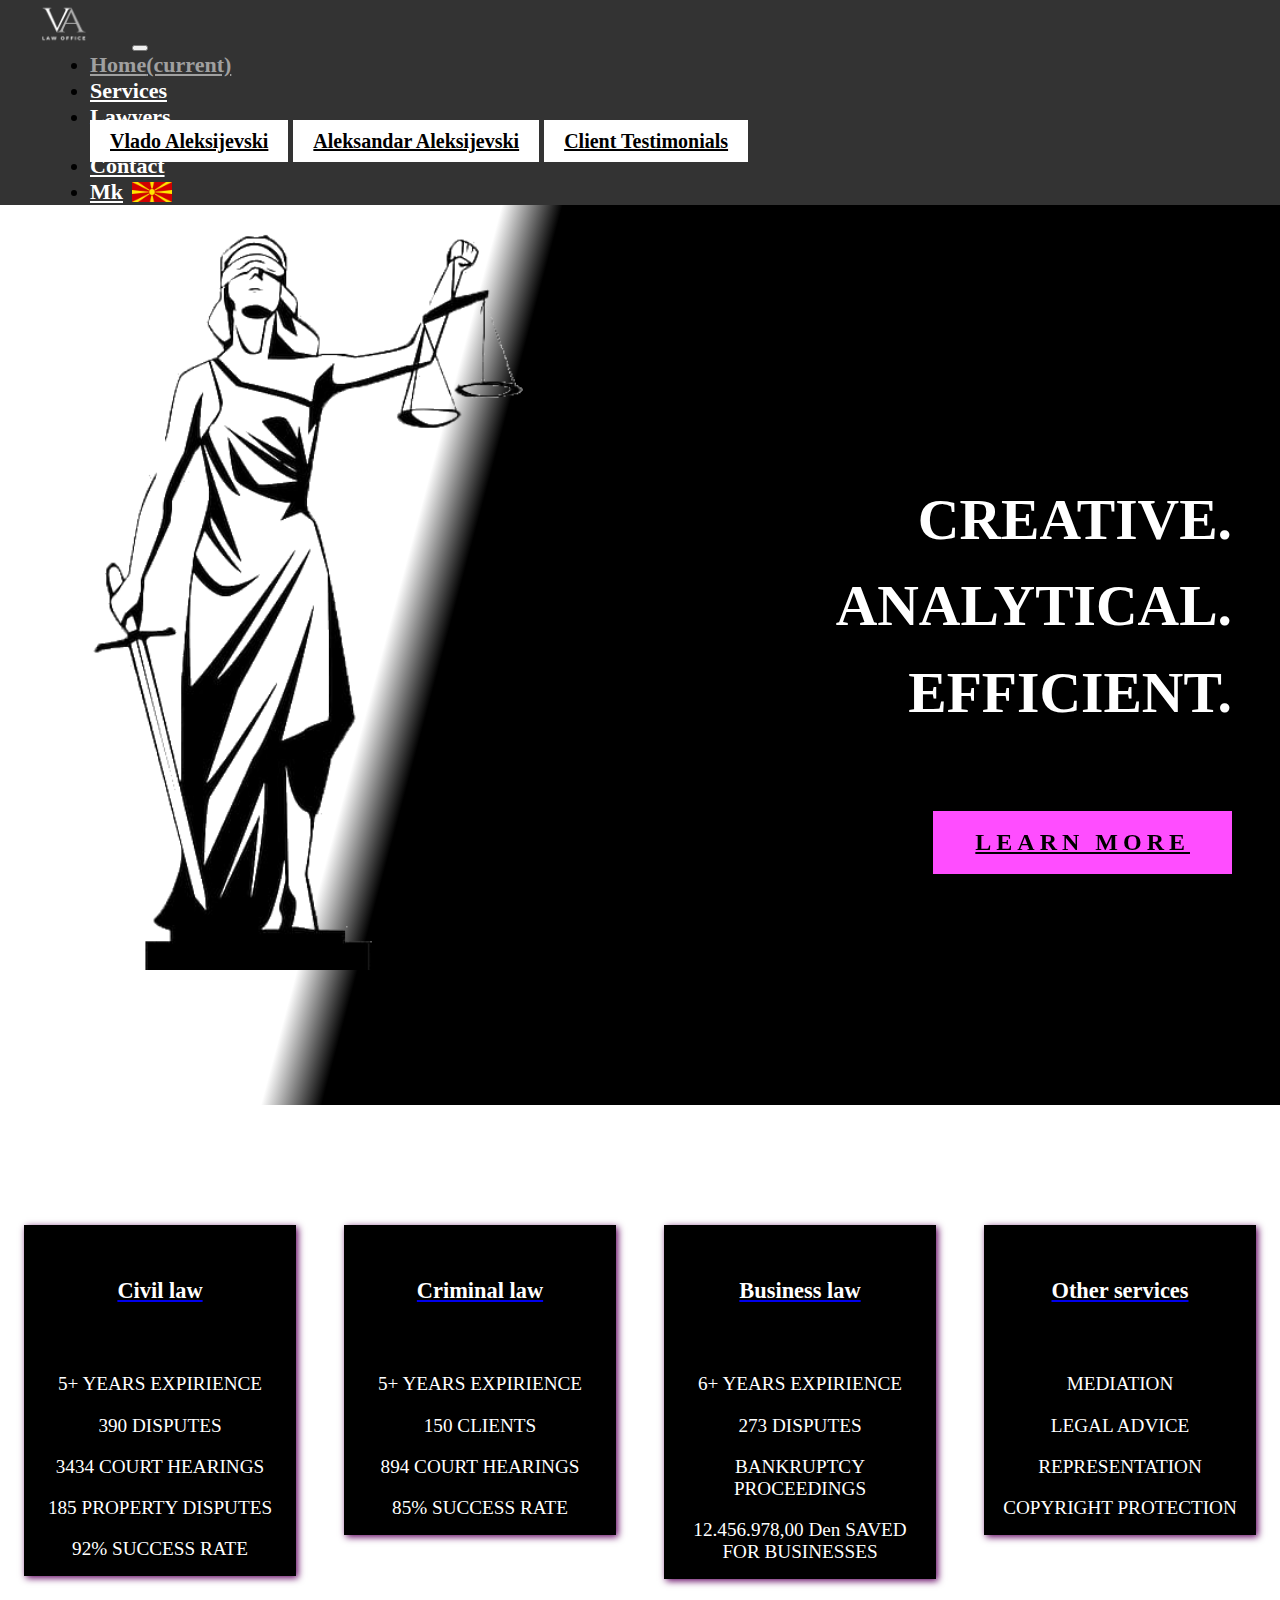
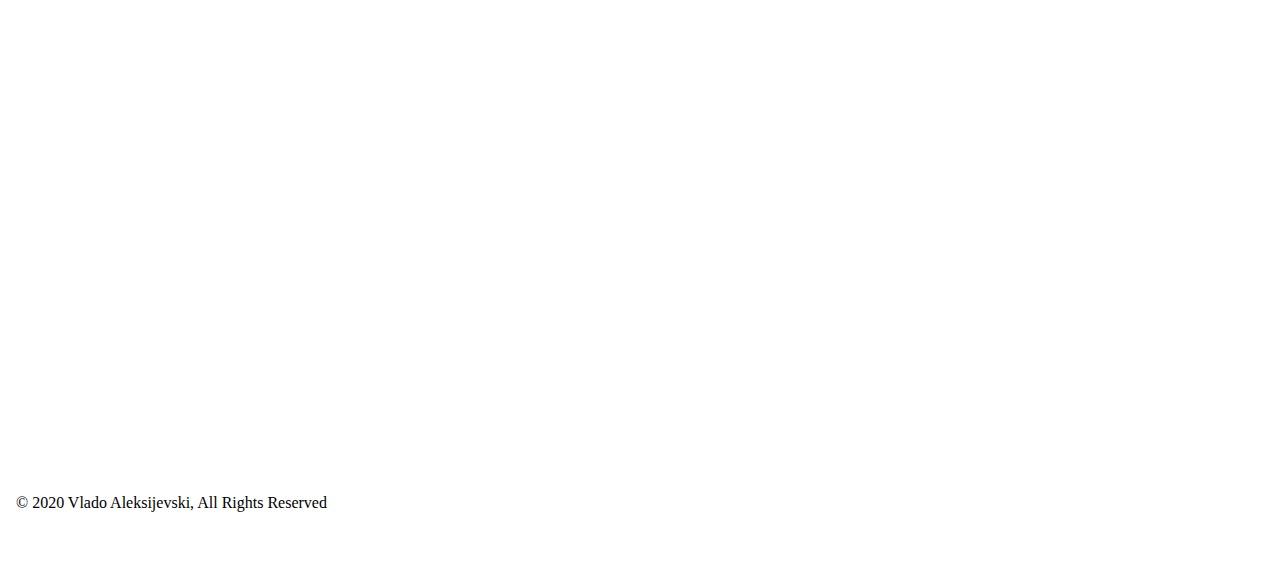
==== english.html @ c31643a6 "Add files via upload" ====
<!DOCTYPE html>
<html lang="en">

<head>
    <meta charset="utf-8" />
    <meta http-equiv="X-UA-Compatible" content="IE=edge" />
    <link rel="icon" type="image/png" href="images/scale.png" />
    <meta name="viewport" content="width=device-width, initial-scale=1, shrink-to-fit=no" />
    <meta name="theme-color" content="rgb(0,0,0)" />
    <meta name="title" content="Law office Vlado Aleksijeski" />
    <meta name="description" content="Law office Vlado Aleksijeski and Aleksandar Aleksijevski from Ohrid" />
    <meta name="keywords"
        content="Lawyer Vlado Aleksijevski, Lawyer Aleksandar Aleksijevski, law practitioner, attorney at law, law office in Ohrid Republic of Macedonia, law office Aleksijevski" />
    <meta name="robots" content="index, follow" />
    <meta http-equiv="Content-Type" content="text/html; charset=utf-8" />
    <meta name="language" content="English" />
    <meta name="revisit-after" content="30 days" />
    <link rel="stylesheet" href="https://stackpath.bootstrapcdn.com/bootstrap/4.5.0/css/bootstrap.min.css"
        integrity="sha384-9aIt2nRpC12Uk9gS9baDl411NQApFmC26EwAOH8WgZl5MYYxFfc+NcPb1dKGj7Sk" crossorigin="anonymous">

    <link rel="stylesheet" href="https://use.fontawesome.com/releases/v5.4.1/css/all.css"
        integrity="sha384-5sAR7xN1Nv6T6+dT2mhtzEpVJvfS3NScPQTrOxhwjIuvcA67KV2R5Jz6kr4abQsz" crossorigin="anonymous">
    <!-- <link rel="manifest" href="%PUBLIC_URL%/manifest.json"> -->
    <link href="https://unpkg.com/aos@2.3.1/dist/aos.css" rel="stylesheet" />

    <script src="https://unpkg.com/aos@2.3.1/dist/aos.js"></script>
    <link rel="stylesheet" type="text/css" href="css/style.css" />

    <title>Vlado Aleksijeski</title>
</head>

<body data-spy="scroll" data-target=".navbar" data-offset="65">

    <!-- Navbar start  -->

    <nav class="navbar navbar-expand-md fixed-top d-flex align-items-center">
        <a class="navbar-brand" aria-label="Page" href="#home" aria-label="Vlado Aleksijevski logo sign"><img
                src="images/va2.png" alt="Logo from law office Vlado Aleksijevski" class="logoPic" /></a>
        <button class="navbar-toggler navText" type="button" data-toggle="collapse" data-target="#navbar1"
            aria-controls="navbar1" aria-expanded="false" aria-label="Toggle navigation">
            <i class="fas fa-bars fa-2x"></i>
        </button>


        <div class="collapse navbar-collapse" id="navbar1">
            <ul class="navbar-nav ml-auto">
                <li class="nav-item">
                    <a class="nav-link active first" href="#home" id="doma">Home <span
                            class="sr-only">(current)</span></a>
                </li>
                <li class="nav-item">
                    <a class="nav-link" href="#work">Services</a>
                </li>
                <!-- <li class="nav-item">
                    <a class="nav-link" href="#about">Lawyer</a>
                </li> -->
                <li class="nav-item dropdown">
                    <a class="nav-link dropdown-toggle" href="#" id="navbarDropdown" role="button"
                        data-toggle="dropdown" aria-haspopup="true" aria-expanded="false">
                        Lawyers
                    </a>
                    <div class="dropdown-menu" aria-labelledby="navbarDropdown">
                        <a class="dropdown-item" href="#vlado" id="VladoA">Vlado Aleksijevski</a>
                        <a class="dropdown-item" href="#aleksandar">Aleksandar Aleksijevski</a>
                        <a class="dropdown-item" href="#testimonials">Client Testimonials</a>
                    </div>
                </li>
                <li class="nav-item">
                    <a class="nav-link" href="#contact" id="contBtn">Contact</a>
                </li>
                <li class="nav-item">
                    <a class="nav-link last" href="index.html">Mk <img class="img" src="images/mk.png"
                            alt="Macedonian language"></a>
                </li>

            </ul>
        </div>
    </nav>


    <!-- Navbar end  -->


    <!-- Main start -->

    <div class="container-fluid">
        <div class="row landingPage d-flex align-items-center" id="home">

            <div class="col-12 col-xl-10 offset-xl-1 lady">
                <div class="main" data-aos="fade-down" data-aos-duration="700">
                    <h1 class="advH1">CREATIV<span class="dot">E.</span>
                        <br />
                        ANALYTICA<span class="dot">L.</span>
                        <br />
                        EFFICIEN<span class="dot">T.</span>

                    </h1>

                    <a class="btn btnLanding" href="#work">LEARN MORE</a>
                    <a class="btn btnLanding btnLanding2" href="#work"><i class="fas fa-angle-down fa-2x"></i></a>

                </div>

            </div>
        </div>

        <div class="row workRow">
            <div class="col-12 workFlexRow" id="work">

                <div class="workRowDiv">
                    <div class="panel">
                        <div class="panel-heading text-center">
                            <div class="panel-title">
                                <a class="btnPanel" data-toggle="collapse" role="button" href="#collapse1"
                                    aria-expanded="false" aria-controls="collapse1">
                                    <h5>Civil law <span class="caret"><i class="fas fa-caret-down"></i></span>
                                    </h5>
                                </a></div>
                        </div>
                        <div class="panel-collapse collapse" id="collapse1">
                            <div class="panel-body">
                                <ul>
                                    <li>5+ YEARS EXPIRIENCE</li>
                                    <li>390 DISPUTES</li>
                                    <li>3434 COURT HEARINGS</li>
                                    <li>185 PROPERTY DISPUTES</li>
                                    <li>92% SUCCESS RATE</li>
                                </ul>
                            </div>
                        </div>
                    </div>
                </div>
                <div class="workRowDiv">
                    <div class="panel">
                        <div class="panel-heading text-center">
                            <div class="panel-title">
                                <a class="btnPanel" data-toggle="collapse" role="button" href="#collapse2"
                                    aria-expanded="false" aria-controls="collapse2">
                                    <h5>Criminal law <span class="caret"><i class="fas fa-caret-down"></i></span>
                                    </h5>
                                </a></div>
                        </div>
                        <div class="panel-collapse collapse" id="collapse2">
                            <div class="panel-body">
                                <ul>
                                    <li>5+ YEARS EXPIRIENCE</li>
                                    <li>150 CLIENTS</li>
                                    <li>894 COURT HEARINGS</li>
                                    <li>85% SUCCESS RATE</li>
                                </ul>
                            </div>
                        </div>
                    </div>
                </div>

                <div class="workRowDiv">
                    <div class="panel">
                        <div class="panel-heading text-center">
                            <div class="panel-title">
                                <a class="btnPanel" data-toggle="collapse" role="button" href="#collapse3"
                                    aria-expanded="false" aria-controls="collapse3">
                                    <h5>Business law <span class="caret"><i class="fas fa-caret-down"></i></span>
                                    </h5>
                                </a></div>
                        </div>
                        <div class="panel-collapse collapse" id="collapse3">
                            <div class="panel-body">
                                <ul>
                                    <li>6+ YEARS EXPIRIENCE</li>
                                    <li>273 DISPUTES</li>
                                    <li>BANKRUPTCY PROCEEDINGS</li>
                                    <li>12.456.978,00 Den SAVED FOR BUSINESSES</li>
                                </ul>
                            </div>
                        </div>
                    </div>
                </div>
                <div class="workRowDiv">
                    <div class="panel">
                        <div class="panel-heading text-center">
                            <div class="panel-title">
                                <a class="btnPanel" data-toggle="collapse" role="button" href="#collapse4"
                                    aria-expanded="false" aria-controls="collapse4">
                                    <h5>Other services <span class="caret"><i class="fas fa-caret-down"></i></span>
                                    </h5>
                                </a></div>
                        </div>
                        <div class="panel-collapse collapse" id="collapse4">
                            <div class="panel-body">
                                <ul>
                                    <li>MEDIATION</li>
                                    <li>LEGAL ADVICE</li>
                                    <li>REPRESENTATION</li>
                                    <li>COPYRIGHT PROTECTION</li>
                                </ul>
                            </div>
                        </div>
                    </div>

                </div>
            </div>
        </div>

        <div class="row advokatRow">
            <div class="col-12 col-md-9 advokatText" data-aos="fade-down" data-aos-duration="700" id="vlado">
                <h3>LAWYER
                    <br />
                    VLADO ALEKSIJEVSKI</h3>
                <div class="advPink">
                    <p>
                        Our main focus is civil litigation, complemented by our extremely strong knowledge in economic
                        and criminal law, as well as
                        case law.</p>
                    <p>
                        We are known for our creative, analytical, aggressive litigation and willingness to take on
                        difficult cases. </p>
                    <p>We look at and overcome our opponents and understand how to win for our own
                        clients.</p>
                    <p>
                        We have many years of experience in trial and
                        we are always ready for trial, representing plaintiffs and defendants in every area of
                        litigation. </p>
                    <p>
                        We are committed to implementing aggressive and innovative approaches to
                        the most challenging legal matters of our clients.</p>
                </div>
            </div>
            <div class="col-12 col-md-3 fencer" data-aos="fade-up" data-aos-duration="700">
            </div>
        </div>

        <div class="row bgFen">
            <div class="col-12"></div>
        </div>

        <div class="row advokatRow advokatRow2">
            <div class="col-12 col-md-3 fencer fencer2" data-aos="fade-down" data-aos-duration="700" id="aleksandar">
            </div>
            <div class="col-12 col-md-9 advokatText advokatText2" data-aos="fade-up" data-aos-duration="700">
                <h3>LAWYER
                    <br />
                    ALEKSANDAR ALEKSIJEVSKI</h3>
                <div class="advPink advPink2">
                    <p>
                        We are responsible, agile and energetic. We never give up until we develop the best strategy for
                        our clients.</p>
                    <p>We are practical and direct. We understand and promote the business of our clients.</p>

                    <p>
                        We are always ready to take action.
                        We find the best angle for a legal attack of the opponent.</p>
                </div>
            </div>

        </div>

        <div class="row testRow" id="testimonials">
            <div class="col-12">
                <h3 class="text-center text-uppercase" data-aos="fade-up" data-aos-duration="700">Client Testimonials
                </h3>
            </div>
            <div class="col-10 offset-1  col-xl-8 offset-xl-2 testRowFlex" data-aos="fade-down" data-aos-duration="700">

                <div id="carouselExampleIndicators" class="carousel slide" data-ride="carousel">
                    <ul class="carousel-indicators">
                        <li data-target="#carouselExampleIndicators" data-slide-to="0" class="active"></li>
                        <li data-target="#carouselExampleIndicators" data-slide-to="1"></li>
                        <li data-target="#carouselExampleIndicators" data-slide-to="2"></li>
                        <li data-target="#carouselExampleIndicators" data-slide-to="3"></li>
                        <li data-target="#carouselExampleIndicators" data-slide-to="4"></li>
                        <li data-target="#carouselExampleIndicators" data-slide-to="5"></li>
                        <li data-target="#carouselExampleIndicators" data-slide-to="6"></li>
                    </ul>
                    <div class="carousel-inner">
                        <div class="carousel-item active">
                            <h4>Great knowledge of civil law and procedures, and thus full realization of my
                                interests.</h4>
                            <p>Ognen Mancevski</p>
                        </div>
                        <div class="carousel-item">
                            <h4>
                                The best law office. During
                                COVID-19, obviously I could not physically meet
                                with lawyer Alexander, so I was worried about hiring a lawyer with whom
                                I could not meet. Alexander organized a call on Viber and Zoom
                                immediately and what he said he would do, he did the best he could.
                            </h4>
                            <p>Natalija Jordanovska</p>
                        </div>
                        <div class="carousel-item">
                            <h4>
                                Top protection of creditor rights in bankruptcy proceedings. I recommend lawyer Vlado
                                Aleksijevski.</h4>
                            <p>Aleksandar Marinceski</p>
                        </div>
                        <div class="carousel-item">
                            <h4>Excellent cooperation and loyalty to client. Recommendation from me.</h4>
                            <p>Nikola Mickovski</p>
                        </div>
                        <div class="carousel-item">
                            <h4>Availability at all times and creativity in protecting the client. Recomendations for
                                laywer Aleksandar.</h4>
                            <p>Goce Stefanovski</p>
                        </div>
                        <div class="carousel-item">
                            <h4>Excellent resolution of a property dispute. No further drama or hassle.</h4>
                            <p>Martin Blazevski</p>
                        </div>
                        <div class="carousel-item">
                            <h4>
                                Vlado Aleksijevski helped me to finish a long-term work that
                                I have been trying to finish it for years. He worked very hard to the
                                end and I am very grateful!
                            </h4>
                            <p>Svetlana Bogdanoska</p>
                        </div>
                    </div>

                </div>
            </div>
        </div>

        <div class="row contactRow">
            <div class="col-12 offset-0 contactText text-center" id="contact" id="contact" data-aos="fade-down"
                data-aos-duration="700">
                <h3>CONTACT</h3>
            </div>

            <div class="col-12 offset-0 col-md-6 offset-md-0 col-xl-5 offset-xl-1" id="contact" data-aos="fade-up"
                data-aos-duration="700">
                <p class="street"><i class="fas fa-map-marker-alt" style="color: red;"></i> Boulevard Turistichka no.50,
                    6000 Ohrid</p>
                <p class="workingHour"><i class="fas fa-clock"></i> Working hours: Mon - Fri from 08:00 to 16:00</p>
                <iframe
                    src="https://www.google.com/maps/embed?pb=!1m18!1m12!1m3!1d3705.9280368503714!2d20.801304556812237!3d41.11694211714864!2m3!1f0!2f0!3f0!3m2!1i1024!2i768!4f13.1!3m3!1m2!1s0x1350dca1f21405b5%3A0x10fa66cca37d7344!2sBoulevard%20Turistichka%2050%2C%20Ohrid%206000!5e0!3m2!1sen!2smk!4v1596369379317!5m2!1sen!2smk"
                    frameborder="0" style="border:0;" allowfullscreen="" aria-hidden="false" tabindex="0"
                    id="googleMap"></iframe>
            </div>

            <div class="col-12 offset-0 col-md-6 offset-md-0 col-xl-5 offset-xl-0 street2" id="contact"
                data-aos="fade-up" data-aos-duration="700">
                <div class="bottDiv">
                    <p class="bottAdv">Lawyer</p>
                    <p>Aleksijevski Vlado</p>
                    <p><i class="fas fa-mobile-alt"></i> <a href="tel:070212042"
                            aria-label="Vlado Aleksijevski mobile phone number">070 212 042</a></p>
                    <p class="mailAdv"><i class="fas fa-envelope"></i> <a
                            href="mailto:advokat.vladoaleksieski@gmail.com"
                            aria-label="Vlado Aleksijevski email">advokat.vladoaleksieski@gmail.com</a>
                    </p>
                </div>
                <div class="botDivAdv2">
                    <p class="bottAdv2">Lawyer</p>
                    <p>Aleksijevski Aleksandar</p>
                    <p class="lastNum"><i class="fas fa-phone"></i>
                        <a href="tel:046511608" aria-label="Vlado Aleksijevski office phone number"> 046 511 608</a>
                    </p>
                    <p class="mailAdv"><i class="fas fa-envelope"></i> <a href="mailto:advokataa@t-home.mk"
                            aria-label="Aleksandar Aleksijevski email">advokataa@t-home.mk</a>
                    </p>
                </div>
            </div>
        </div>

        <footer class="page-footer">
            <div class="row">
                <div class="col-12">
                    <div class="footer-copyright">
                        © 2020 Vlado Aleksijevski, All Rights Reserved
                    </div>

                </div>
            </div>
        </footer>




    </div>


    <script src="https://code.jquery.com/jquery-3.5.1.slim.min.js"
        integrity="sha384-DfXdz2htPH0lsSSs5nCTpuj/zy4C+OGpamoFVy38MVBnE+IbbVYUew+OrCXaRkfj"
        crossorigin="anonymous"></script>
    <script src="https://cdn.jsdelivr.net/npm/popper.js@1.16.0/dist/umd/popper.min.js"
        integrity="sha384-Q6E9RHvbIyZFJoft+2mJbHaEWldlvI9IOYy5n3zV9zzTtmI3UksdQRVvoxMfooAo"
        crossorigin="anonymous"></script>
    <script src="https://stackpath.bootstrapcdn.com/bootstrap/4.5.0/js/bootstrap.min.js"
        integrity="sha384-OgVRvuATP1z7JjHLkuOU7Xw704+h835Lr+6QL9UvYjZE3Ipu6Tp75j7Bh/kR0JKI"
        crossorigin="anonymous"></script>
    <script>
        AOS.init();
    </script>


    <script src="js/main.js"></script>

</body>

</html>
---- css/style.css ----
body,
html {
  padding: 0;
  margin: 0;
}

html {
  scroll-behavior: smooth !important;
}

.navbar {
  background-color: rgba(0, 0, 0, 0.8);
}

nav .navbar-brand,
nav .navbar-nav {
  margin: 0em 2.5em;
}

.navbar-brand .logoPic {
  height: 3em;
}

a.nav-link {
  font-size: 22px;
  display: flex;
  align-items: center;
}

.fixed-top {
  padding: 0;
}

nav .navbar-nav,
.landingText {
  font-size: 1.25em;
}

nav ul li a {
  color: white;
  font-weight: bold;
  margin-right: 2em;
}

nav ul li a:hover,
nav ul li a:active {
  color: rgb(221, 221, 221);
}

.active {
  color: rgb(160, 160, 160);
}

nav ul li .last {
  margin-right: 0;
}

.last img {
  height: 20px;
  margin-left: 0.4em;
}

.fa-bars {
  color: white;
}

.landingPage {
  height: 100vh;
  background: linear-gradient(
    105deg,
    rgba(255, 255, 255, 1) 0%,
    rgb(255, 255, 255) 33%,
    rgba(0, 0, 0, 1) 37%,
    rgba(0, 0, 0, 1) 100%
  );
}

.lady {
  height: 85vh;
  background-image: url("../images/ladyblack.png");
  background-repeat: no-repeat;
  background-size: contain;
}

.fencer,
.fencer2 {
  min-height: 109vh;
  background-image: url("../images/fen2.jpg");
  background-size: cover;
  background-position: center;
  background-repeat: no-repeat;
}

.fencer2 {
  background-color: black;
  background-image: url("../images/fen.jpg");
  min-height: 75vh;
}

.bgFen {
  height: 30vh;
  background-image: url("../images/fen4.jpg");
  background-repeat: no-repeat;
  background-size: cover;
  background-position: center;
  background-attachment: fixed;
}

.main {
  height: 75vh;
  color: white;
  padding: 2em 1em;
  display: flex;
  flex-direction: column;
  align-items: flex-end;
  justify-content: center;
  margin-right: 2em;
}

.main h1 {
  font-size: 3.6em;
}

.advH1 {
  margin-top: 3.5em;
  line-height: 1.5em;
  text-align: right;
}

.btnLanding,
.btnLanding2 {
  background-color: rgb(255, 77, 255);
  color: black;
  border-radius: 0;
  padding: 0.75em 1.75em;
  font-size: 1.5em;
  font-weight: bold;
  margin-top: 1.5em;
  letter-spacing: 5px;
}

.btnLanding2 {
  display: none;
}

.btnLanding:hover,
.btnLanding2:hover {
  background-color: rgb(95, 0, 95);
  color: white;
  transition: 0.35s ease;
}

.aboutWork {
  background-image: url("../images/fen.jpg");
  background-position: center;
  background-size: cover;
  background-repeat: no-repeat;
  height: 50vh;
  background-attachment: fixed;
}

.workFlexRow {
  display: flex;
  justify-content: space-evenly;
  align-items: flex-start;
  padding: 6em 0;
  position: relative;
}

.workFlexRow .workRowDiv {
  background-color: black;
  width: 90%;
  margin: 1.5em;
  text-align: center;
  color: white;
  -webkit-box-shadow: 2px 2px 7px 0px rgb(95, 0, 95);
  -moz-box-shadow: 2px 2px 7px 0px rgb(95, 0, 95);
  box-shadow: 2px 2px 7px 0px rgb(95, 0, 95);
}

.workRowDiv h5 {
  font-weight: bold;
  font-size: 1.4em;
  color: white;
  padding: 0.715em 1em;
  margin-bottom: 0;
}

.carousel-inner {
  -webkit-box-shadow: 3px 1px 25px -11px gray;
  -moz-box-shadow: 3px 1px 25px -11px gray;
  box-shadow: 3px 1px 25px -11px gray;
  padding: 1em;
}

.btnPanel:hover {
  text-decoration: none;
}

.workRowDiv h5:hover {
  transition: 0.4s ease;
  color: black;
  background-color: white;
}

.panel-body ul {
  list-style: none;
  padding: 1em;
  margin-bottom: 0;
}

.navbar-collapse,
.panel-collapse {
  transition: 0.5s ease;
}

.panel-collapse {
  background-color: black;
}

.panel-body ul li {
  font-size: 1.2em;
  margin: 1em 0;
}

.panel-body ul li:last-child {
  margin-bottom: 0;
}

.advokatRow {
  padding: 0;
}

.advokatText,
.advokatText2 {
  display: flex;
  flex-direction: column;
  justify-content: center;
  padding: 0 4em;
  background: linear-gradient(
    105deg,
    rgba(255, 255, 255, 1) 0%,
    rgb(255, 255, 255) 62%,
    rgba(0, 0, 0, 1) 66%,
    rgba(0, 0, 0, 1) 100%
  );
}

.advokatText2 {
  text-align: right;
  background: linear-gradient(
    249deg,
    rgba(255, 255, 255, 1) 0%,
    rgb(255, 255, 255) 63%,
    rgba(0, 0, 0, 1) 67%,
    rgba(0, 0, 0, 1) 100%
  );
}

.advokatText h3,
.advokatText2 h3 {
  position: relative;
  margin: 1em 0 2em;
  font-weight: bold;
  letter-spacing: 2px;
}

.advokatText h3:before,
.advokatText2 h3:before {
  position: absolute;
  content: "";
  height: 0.2em;
  width: 60%;
  bottom: -0.1em;
  z-index: 5;
  background: purple;
}

.advokatText2 h3:before {
  right: 0;
}

.advokatText p {
  width: 60%;
  font-size: 1.25em;
  line-height: 1.5em;
}

.advokatText2 p {
  float: right;
}

.advokatText2 p {
  text-align: left;
}

.advPink {
  font-weight: bold;
  margin: 1em 0 2em;
}

.advPink p {
  margin-bottom: 1.5em;
}

.advPink p:last-of-type {
  margin-bottom: 0;
}

.caret,
.dropdown-toggle::after {
  vertical-align: middle;
  margin-top: 5px;
}

.testRow {
  padding: 5em 0 4em;
  color: black;
}

.testRowFlex {
  display: flex;
  justify-content: space-evenly;
  text-align: center;
  padding: 0;
}

.carousel-indicators {
  margin-bottom: 1em;
}

.carousel-indicators li {
  width: 10px;
  height: 10px;
  background-color: black;
  border-radius: 100%;
}

.carousel-item h2 {
  margin-bottom: 4em;
  font-size: 1.7em;
}

.carousel-item p {
  margin: 0.8em 0 2.6em 0;
  font-size: 20px;
}

.dropdown-menu {
  background-color: transparent;
  padding: 0;
}

.dropdown-item.active,
.dropdown-item {
  background-color: rgb(255, 255, 255);
  color: black;
  padding: 0.5em 1em;
  margin: 0.5em 0;
  font-weight: bold;
}

.dropdown-item.active:hover,
.dropdown-item:hover {
  background-color: rgb(219, 219, 219);
  color: black;
  padding: 0.5em 1em;
  margin: 0.5em 0;
}

.dropdown-item:last-child,
.dropdown-item:hover:last-child {
  margin-bottom: 0;
}

.testRow .active {
  color: black;
}

.testRow h3,
.contactText h3 {
  margin: 0 0 2.15em 0;
  font-weight: bold;
}

.contactText h3 {
  margin: 1em 0 2.15em 0;
}

.contactRow {
  margin: 1em 0 1em 0;
  font-weight: 600;
}

.street,
.street2 {
  font-size: 1.4rem;
  font-weight: bold;
  line-height: 1em;
}

.street2 {
  padding-left: 1.5em;
}

.bottDiv {
  padding-top: 3.05em;
  padding-bottom: 2em;
  border-bottom: 0.1em solid purple;
}

.bottAdv,
.bottAdv2 {
  margin-top: 12px;
}

.bottAdv2 {
  margin-top: 2em;
}

#googleMap {
  height: 373px;
  width: 100%;
  margin-top: 0.3em;
}

.workingHour {
  font-size: 1.2em;
  line-height: 1em;
}

.footer-copyright {
  padding: 0 1em 1em 1em;
  margin: 1em 0 0.5em;
}

.botDivAdv2 {
  text-align: right;
}

.contactRow .fas {
  font-size: 1.15em;
  color: rgb(101, 101, 101);
}

.mailAdv {
  margin-bottom: 0;
}

.bottDiv a,
.botDivAdv2 a {
  text-decoration: none;
}

/* ------------------Media------------------  */

@media only screen and (min-width: 1649px) {
  .fencer {
    min-height: 70vh;
  }

  .fencer2 {
    min-height: 50vh;
  }

  .bgFen {
    height: 25vh;
  }
}

@media only screen and (max-width: 1250px) {
  a.nav-link {
    margin: 0em 0.4em;
  }

  .lady {
    height: 80vh;
  }

  .main {
    height: 67vh;
  }

  .bgFen {
    background-size: contain;
  }

  .fencer {
    min-height: 70vh;
  }

  .fencer2 {
    min-height: 50vh;
  }

  .advokatText p {
    width: 100%;
  }

  .advPink {
    background-color: rgba(255, 255, 255, 0.85);
    padding: 1em;
    margin: 0 0 3em 0;
    -webkit-box-shadow: -3px 4px 32px -25px purple;
    -moz-box-shadow: -3px 4px 32px -25px purple;
    box-shadow: -3px 4px 32px -25px purple;
  }

  .advPink2 {
    -webkit-box-shadow: 3px 4px 32px -25px purple;
    -moz-box-shadow: 3px 4px 32px -25px purple;
    box-shadow: 3px 4px 32px -25px purple;
  }

  .workRowDiv h5 {
    padding: 0.75em;
  }

  .bgFen {
    height: 20vh;
  }

  .navbar-brand .logoPic {
    height: 2.25em;
  }

  .advH1 {
    margin-top: 5.5em;
  }

  .advokatText h3:before {
    width: 100%;
  }

  .advokatText h3,
  .advokatText2 h3 {
    margin: 2em 0 2em;
  }
}

@media only screen and (max-width: 992px) {
  .workFlexRow .workRowDiv {
    width: 80%;
    margin: 1em auto;
  }

  .workFlexRow {
    flex-direction: column;
  }

  .fencer {
    min-height: 97vh;
  }

  .fencer2 {
    min-height: 75vh;
  }

  .workFlexRow,
  .testRow {
    padding: 4em 0;
  }

  .workRowDiv h5 {
    padding: 0.715em 1.5em;
  }

  #VladoA {
    margin-top: 0.75em;
  }

  .lady {
    height: 71vh;
  }

  .bottAdv {
    margin-top: 10px;
  }

  .street,
  .street2 {
    font-size: 1.2rem;
  }

  .street2 {
    padding-left: 0.5em;
  }

  .street,
  .workingHour {
    font-size: 1em;
  }

  .advPink {
    margin: 0 0 1em 0;
  }

  .advokatText h3,
  .advokatText2 h3 {
    margin: 1em 0 2em;
  }

  .testRow h3,
  .contactText h3 {
    margin: 1em 0 2em 0;
  }

  #googleMap {
    height: 335px;
  }

  .bottDiv {
    padding-top: 4.05em;
  }

  .mailAdv {
    font-size: 0.9em;
  }
}

@media only screen and (max-width: 767px) {
  nav .navbar-brand,
  nav .navbar-nav,
  .navbar-toggler {
    margin: 0.1em 1em;
  }

  .navbar-toggler {
    padding: 0.2em;
    font-size: 1.1rem;
  }

  a.nav-link {
    margin: 0.4em 0;
  }

  .navbar-nav .nav-link {
    padding: 0.15em 1em;
  }

  .btnLanding {
    display: none;
  }

  .btnLanding2 {
    display: flex;
    justify-content: center;
    align-items: center;
    text-align: center;
    padding: 1em;
    border-radius: 50%;
    width: 55px;
    height: 55px;
    margin: 3.25em auto 0;
  }

  .fa-angle-down {
    display: flex;
    justify-content: center;
    align-items: center;
    text-align: center;
    font-size: 1.5em;
    margin: 2px 0 0 4px;
  }

  nav ul li a {
    background-color: rgb(255, 255, 255);
    color: black;
    -webkit-box-shadow: 2px -1px 8px -3px rgb(120, 0, 120);
    -moz-box-shadow: 2px -1px 8px -3px rgb(120, 0, 120);
    box-shadow: 2px -1px 8px -3px rgb(120, 0, 120);
  }

  nav ul li a:hover,
  nav ul li a:active {
    /* /* background-color: purple; */
    color: black;
    transition: 0.35s ease;
    border-left: 0.4em solid rgb(255, 77, 255);
  }

  .nav-item .nav-link {
    margin: 0.75em 0 0 1em;
    display: flex;
    align-items: center;
  }

  a.nav-link.first {
    margin-top: 1em;
  }

  a.nav-link.last {
    margin-bottom: 1em;
  }

  .lady {
    height: 53vh;
  }

  .main {
    height: 70vh;
    padding: 1em;
    margin: 2em 0 0 0;
  }

  .main h1 {
    margin-top: 2em;
    font-size: 2.1em;
  }

  h3 {
    font-size: 1.5em;
  }

  .street {
    font-size: 0.9em;
  }

  .advH1 {
    margin-top: 0;
  }

  .workFlexRow,
  .testRow {
    padding: 3.15em 0;
  }

  .workFlexRow .workRowDiv {
    width: 86%;
    margin: 1.5em auto;
  }

  .contactText h3,
  .testRow h3 {
    margin: 0.9em 0 1.75em 0;
  }

  .advokatText {
    padding: 0em 2em 2em 2em;
  }

  .workRowDiv h5 {
    font-size: 1.2em;
  }

  .advokatText {
    background: linear-gradient(
      98deg,
      rgba(255, 255, 255, 1) 0%,
      rgb(255, 255, 255) 62%,
      rgba(0, 0, 0, 1) 66%,
      rgba(0, 0, 0, 1) 100%
    );
  }

  .advokatText2 {
    background: linear-gradient(
      259deg,
      rgba(255, 255, 255, 1) 0%,
      rgb(255, 255, 255) 63%,
      rgba(0, 0, 0, 1) 67%,
      rgba(0, 0, 0, 1) 100%
    );
  }

  .advokatText h3,
  .advokatText2 h3 {
    margin: 0 0 2em 0;
  }

  .advokatText2 h3 {
    margin: 2em 0;
  }

  .advokatText p {
    font-size: 1.1em;
  }

  .dropdown-item.active,
  .dropdown-item {
    width: 85%;
    float: right;
  }

  .active {
    color: purple;
  }

  .dropdown-item.active:hover,
  .dropdown-item:hover {
    background-color: rgb(207, 207, 207);
    border-left: 0.3em solid rgb(255, 77, 255);
    transition: 0.35s ease;
  }

  .fencer,
  .bgFen {
    display: none;
  }

  .fencer2 {
    display: block;
    min-height: 41vh;
    background-position-y: -80px;
  }

  .carousel-item h4 {
    font-size: 1.2em;
  }

  .bottDiv {
    padding-top: 0;
  }

  .bottAdv {
    margin-top: 5px;
  }

  .street2 {
    margin-top: 1em;
    padding: 1em;
  }

  .street2 {
    font-size: 1.1rem;
  }

  .workingHour {
    font-size: 0.8em;
  }

  .contactRow {
    margin: 1em 0 0 0;
  }

  .mailAdv {
    font-size: 0.85em;
  }

  #googleMap {
    height: 250px;
  }

  .footer-copyright {
    font-size: 0.7em;
    text-align: center;
  }

  .carousel-item p {
    font-size: 17px;
  }

  .contactRow .fas {
    font-size: 1.35em;
  }
}

@media screen and (min-device-width: 449px) and (max-device-width: 501px) {
  .fencer2 {
    min-height: 55vh;
    background-position-y: -90px;
  }
}

@media only screen and (max-width: 321px) {
  .main h1 {
    font-size: 1.7em;
  }

  .fencer2 {
    background-position-y: -70px;
  }

  .btnLanding {
    padding: 0.5em 1.2em;
    font-size: 1.15em;
    margin-top: 3.25em;
  }

  .workRowDiv h5 {
    padding: 0.715em;
  }

  #doma {
    margin-top: 1em;
  }

  .mailAdv {
    font-size: 0.8em;
  }

  .street2 {
    font-size: 0.95rem;
  }

  .workingHour,
  .street {
    font-size: 0.8rem;
  }

  .advokatText p {
    font-size: 0.95em;
  }
}
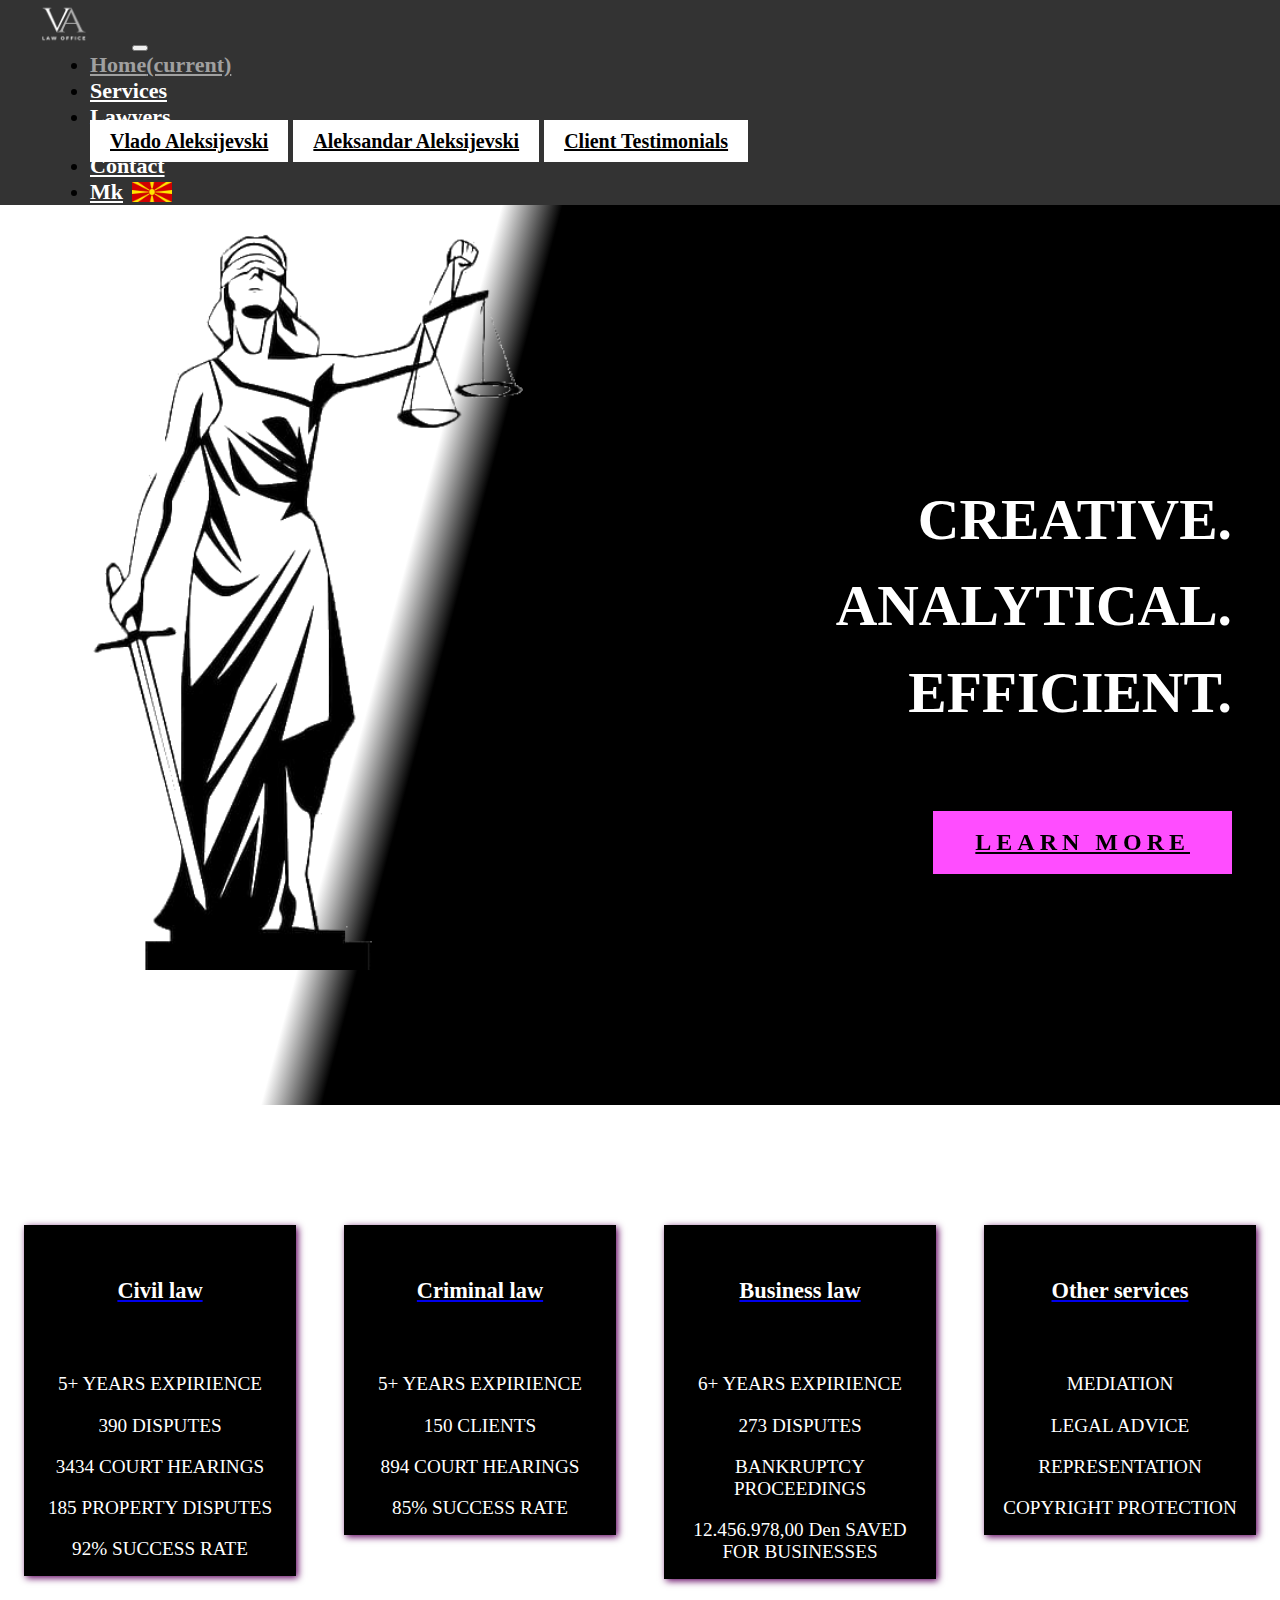
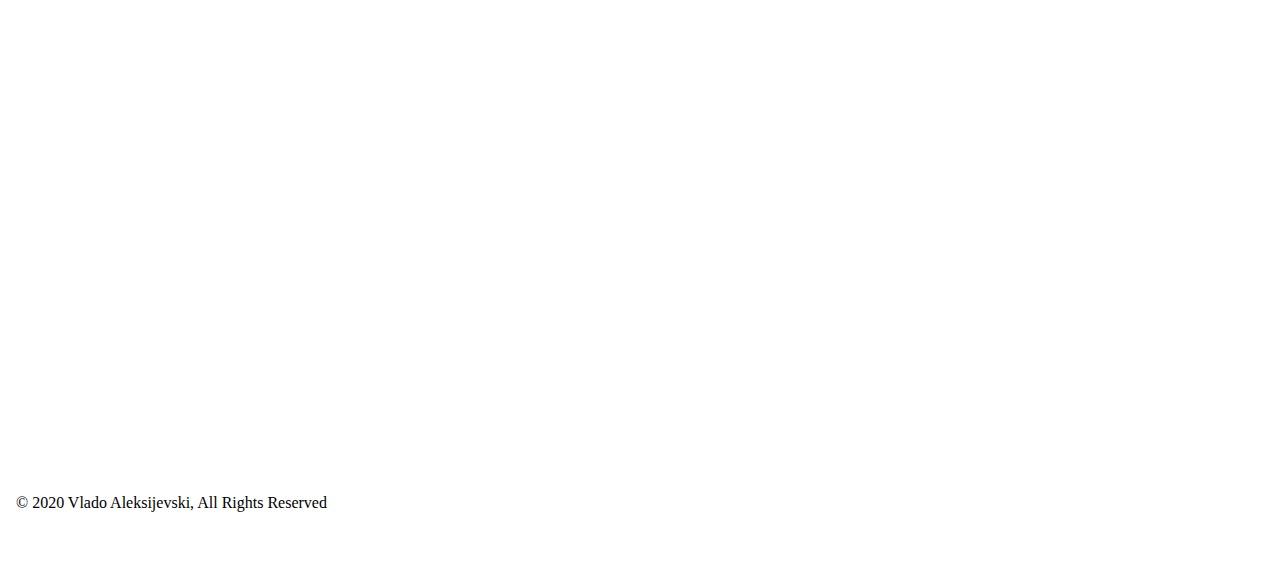
==== commit 4b2db188: "Add files via upload" ====
--- a/english.html
+++ b/english.html
@@ -230,7 +230,7 @@
         </div>
 
         <div class="row bgFen">
-            <div class="col-12"></div>
+            <div class="col-12 bgDark"></div>
         </div>
 
         <div class="row advokatRow advokatRow2">
--- a/css/style.css
+++ b/css/style.css
@@ -104,6 +104,11 @@
   background-size: cover;
   background-position: center;
   background-attachment: fixed;
+}
+
+.bgDark {
+  height: 30vh;
+  background-color: rgba(0, 0, 0, 0.35);
 }
 
 .main {
@@ -463,7 +468,8 @@
     min-height: 50vh;
   }
 
-  .bgFen {
+  .bgFen,
+  .bgDark {
     height: 25vh;
   }
 }
@@ -516,7 +522,8 @@
     padding: 0.75em;
   }
 
-  .bgFen {
+  .bgFen,
+  .bgDark {
     height: 20vh;
   }
 
@@ -794,7 +801,8 @@
   }
 
   .fencer,
-  .bgFen {
+  .bgFen,
+  .bgDark {
     display: none;
   }
 
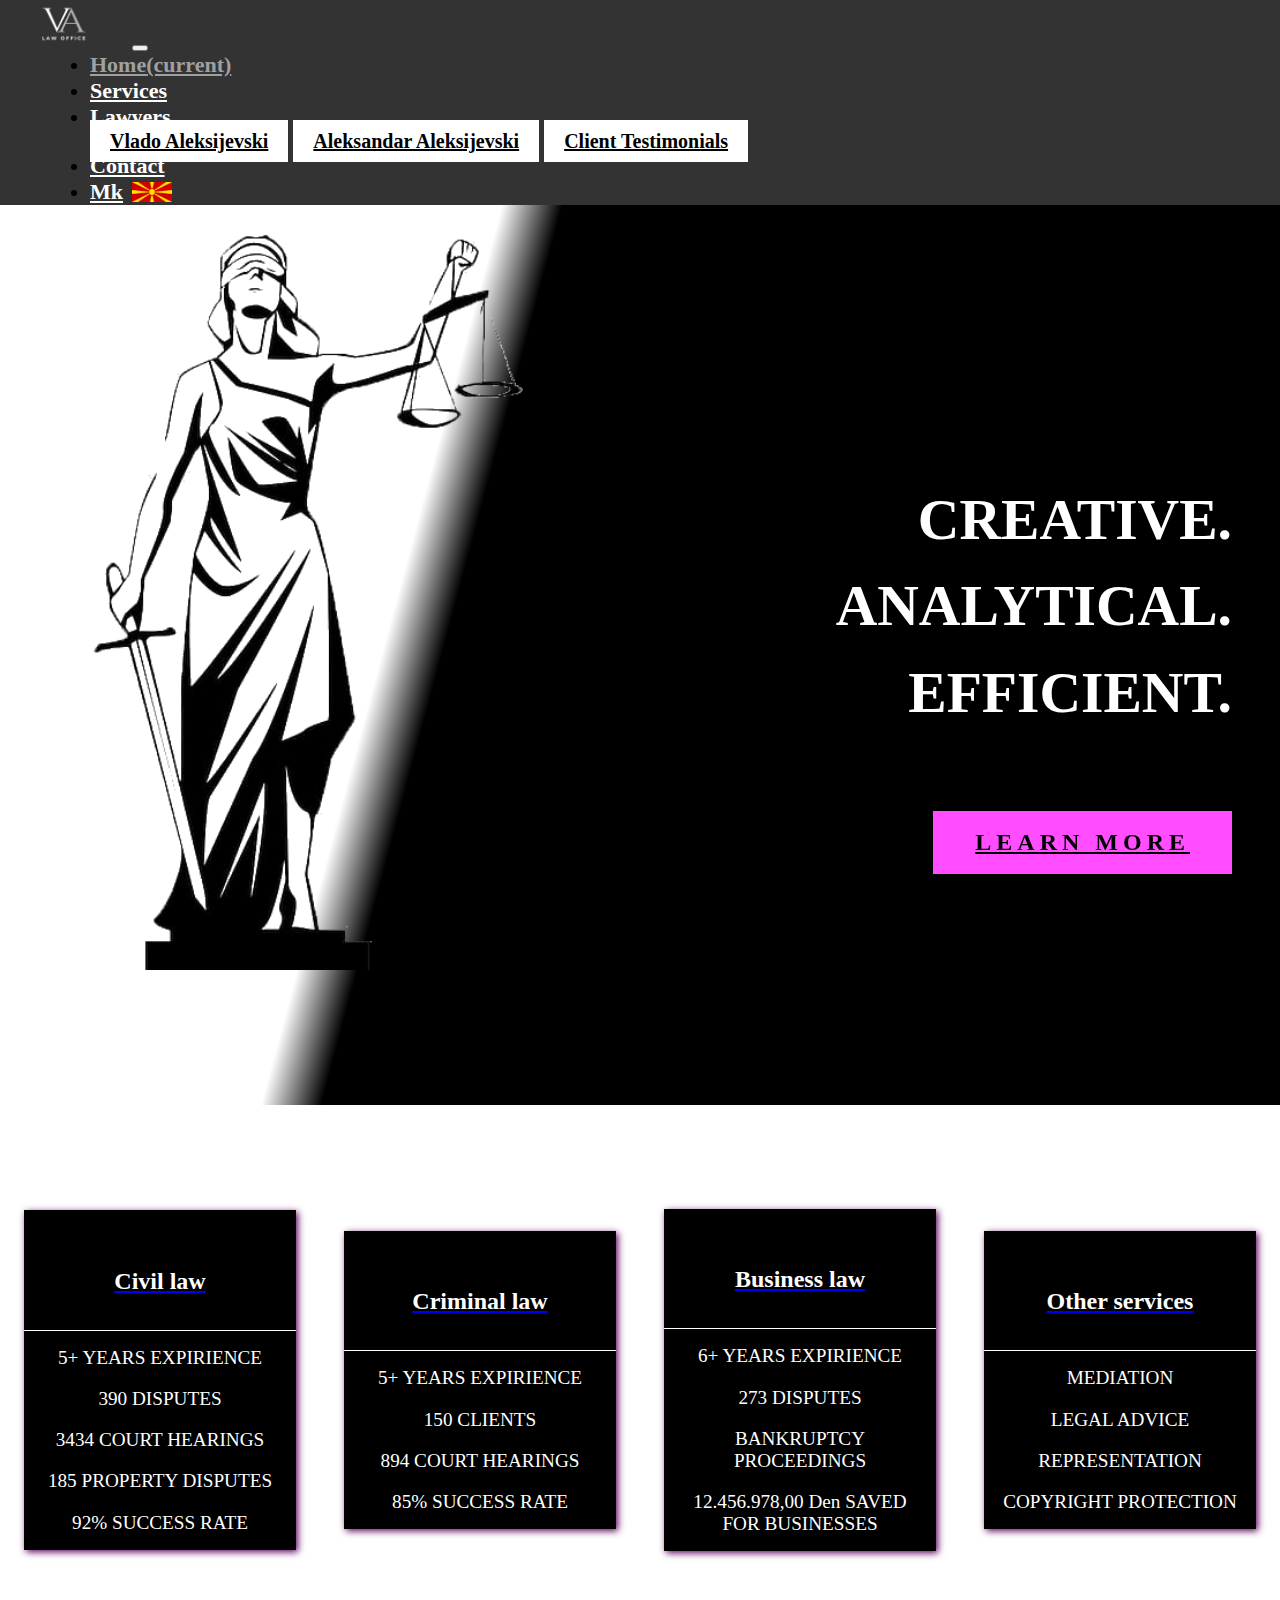
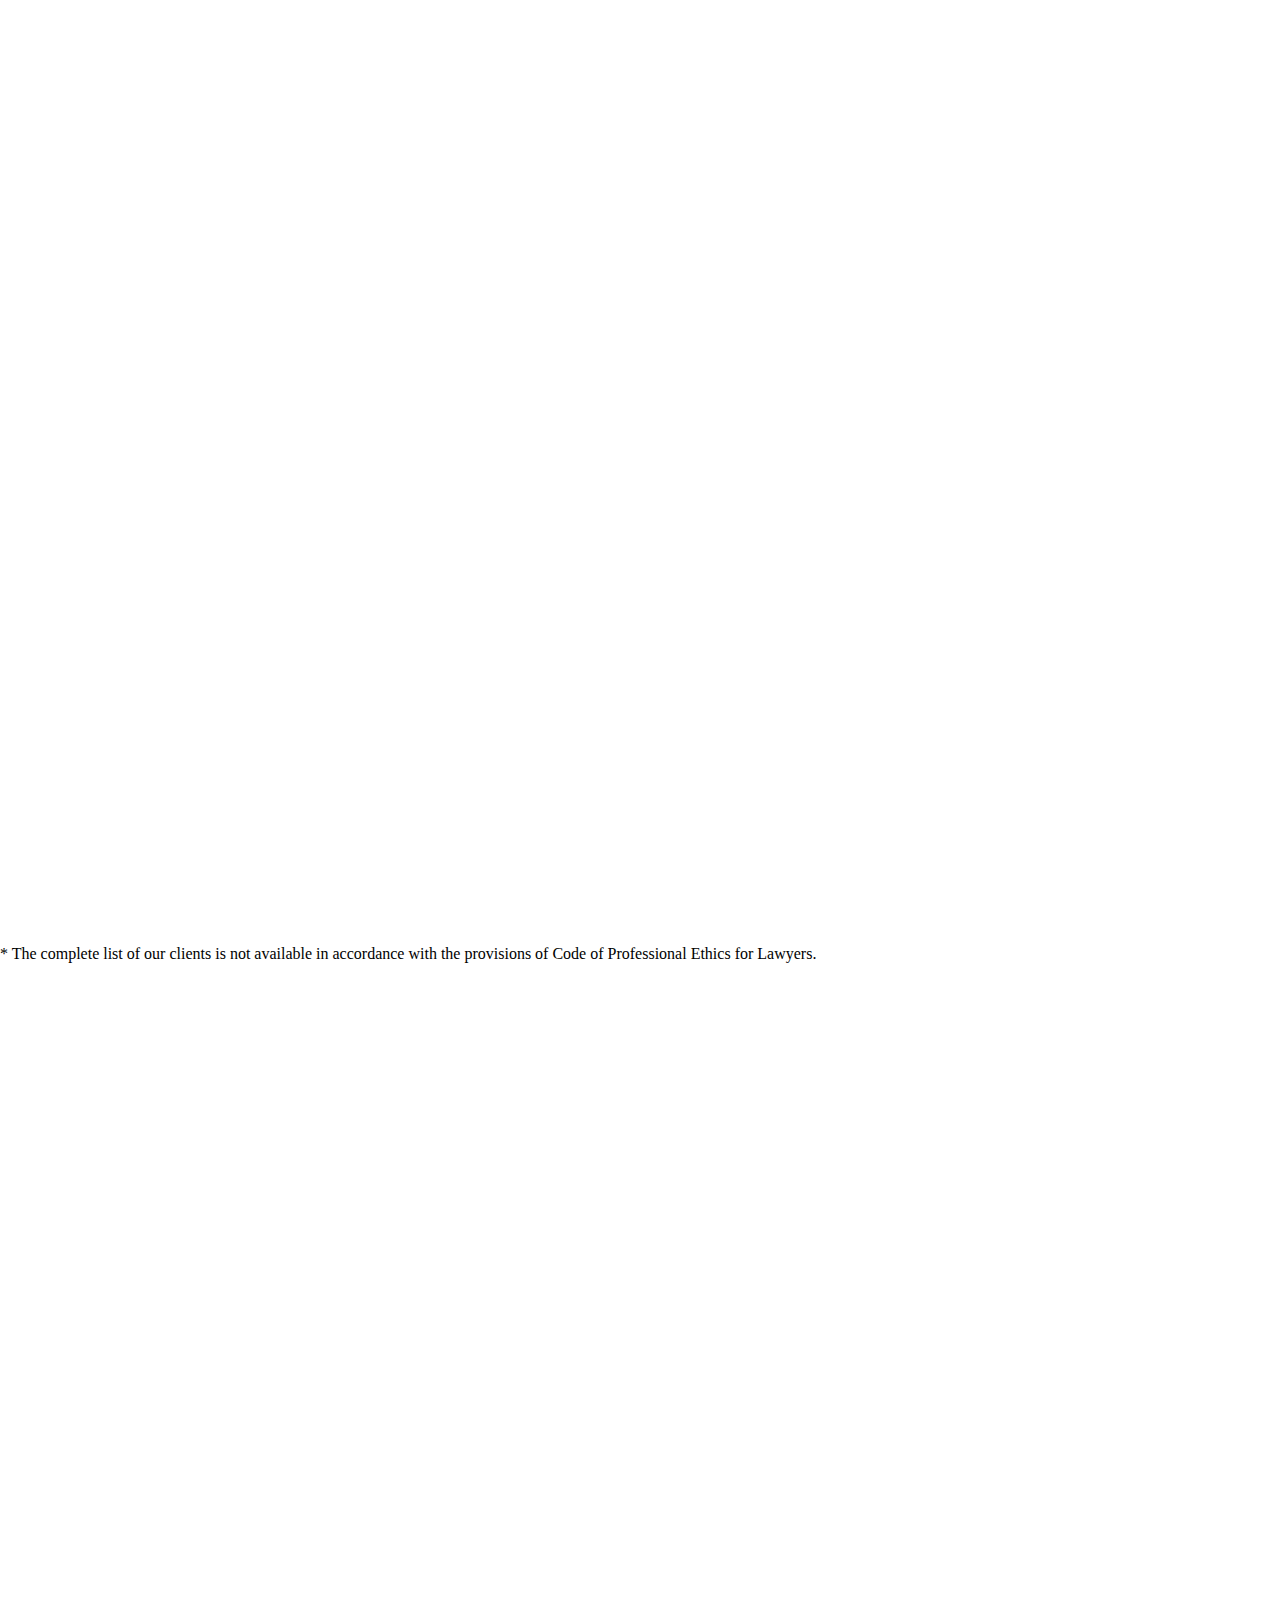
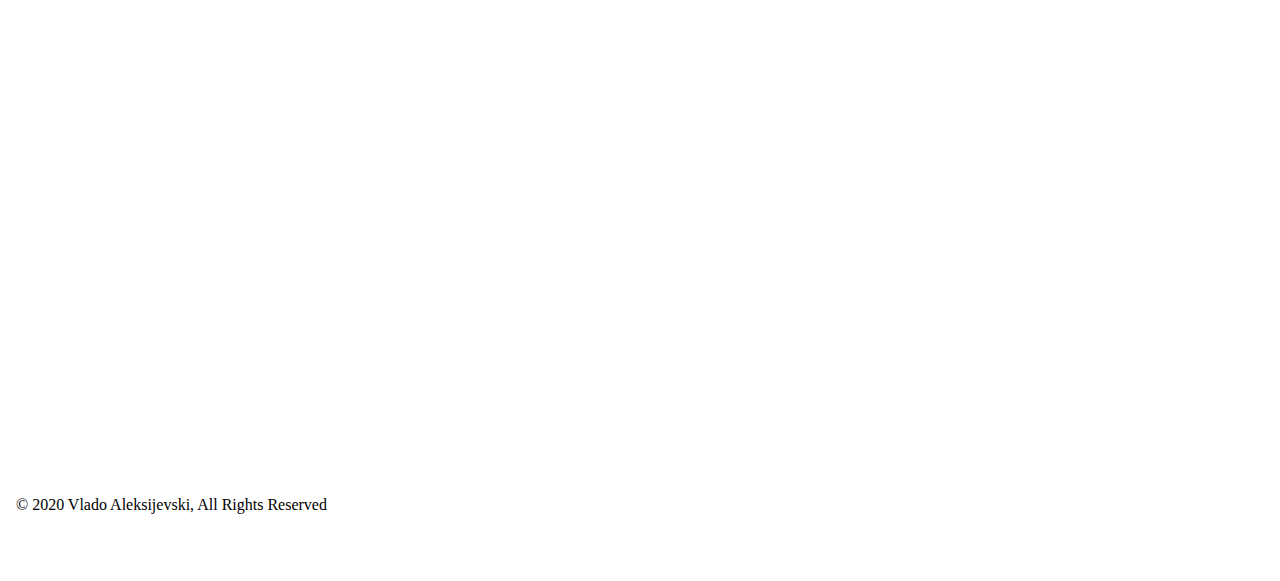
==== commit da2dca07: "Add files via upload" ====
--- a/english.html
+++ b/english.html
@@ -275,7 +275,7 @@
                         <div class="carousel-item active">
                             <h4>Great knowledge of civil law and procedures, and thus full realization of my
                                 interests.</h4>
-                            <p>Ognen Mancevski</p>
+                            <p>O. M.</p>
                         </div>
                         <div class="carousel-item">
                             <h4>
@@ -285,26 +285,26 @@
                                 I could not meet. Alexander organized a call on Viber and Zoom
                                 immediately and what he said he would do, he did the best he could.
                             </h4>
-                            <p>Natalija Jordanovska</p>
+                            <p>N. J.</p>
                         </div>
                         <div class="carousel-item">
                             <h4>
                                 Top protection of creditor rights in bankruptcy proceedings. I recommend lawyer Vlado
                                 Aleksijevski.</h4>
-                            <p>Aleksandar Marinceski</p>
+                            <p>A. M.</p>
                         </div>
                         <div class="carousel-item">
                             <h4>Excellent cooperation and loyalty to client. Recommendation from me.</h4>
-                            <p>Nikola Mickovski</p>
+                            <p>N. M.</p>
                         </div>
                         <div class="carousel-item">
                             <h4>Availability at all times and creativity in protecting the client. Recomendations for
                                 laywer Aleksandar.</h4>
-                            <p>Goce Stefanovski</p>
+                            <p>G. S.</p>
                         </div>
                         <div class="carousel-item">
                             <h4>Excellent resolution of a property dispute. No further drama or hassle.</h4>
-                            <p>Martin Blazevski</p>
+                            <p>M. B.</p>
                         </div>
                         <div class="carousel-item">
                             <h4>
@@ -312,11 +312,16 @@
                                 I have been trying to finish it for years. He worked very hard to the
                                 end and I am very grateful!
                             </h4>
-                            <p>Svetlana Bogdanoska</p>
-                        </div>
-                    </div>
-
-                </div>
+                            <p>S. B.</p>
+                        </div>
+                    </div>
+
+                </div>
+            </div>
+            <div class="col-10 offset-1">
+                <p class="text-center etickiKodeks">
+                    * The complete list of our clients is not available in accordance with the provisions of Code of Professional Ethics for Lawyers.
+                </p>
             </div>
         </div>
 
--- a/css/style.css
+++ b/css/style.css
@@ -166,9 +166,9 @@
 
 .workFlexRow {
   display: flex;
-  justify-content: space-evenly;
-  align-items: flex-start;
-  padding: 6em 0;
+  justify-content: space-between;
+  align-items: center;
+  padding: 5em 0;
   position: relative;
 }
 
@@ -185,7 +185,7 @@
 
 .workRowDiv h5 {
   font-weight: bold;
-  font-size: 1.4em;
+  font-size: 1.5em;
   color: white;
   padding: 0.715em 1em;
   margin-bottom: 0;
@@ -212,6 +212,7 @@
   list-style: none;
   padding: 1em;
   margin-bottom: 0;
+  border-top: 1px solid white;
 }
 
 .navbar-collapse,
@@ -226,6 +227,10 @@
 .panel-body ul li {
   font-size: 1.2em;
   margin: 1em 0;
+}
+
+.panel-body ul li:first-child {
+  margin-top: 0;
 }
 
 .panel-body ul li:last-child {
@@ -457,6 +462,10 @@
   text-decoration: none;
 }
 
+.etickiKodeks {
+  margin-top: 0.75em;
+}
+
 /* ------------------Media------------------  */
 
 @media only screen and (min-width: 1649px) {
@@ -623,6 +632,12 @@
   .mailAdv {
     font-size: 0.9em;
   }
+
+  .etickiKodeks {
+    font-size: 0.85em;
+    text-align: left;
+  }
+  
 }
 
 @media only screen and (max-width: 767px) {
@@ -747,7 +762,7 @@
   }
 
   .workRowDiv h5 {
-    font-size: 1.2em;
+    font-size: 1.3em;
   }
 
   .advokatText {
@@ -887,6 +902,7 @@
 
   .workRowDiv h5 {
     padding: 0.715em;
+    font-size: 1.2em;
   }
 
   #doma {
@@ -894,7 +910,7 @@
   }
 
   .mailAdv {
-    font-size: 0.8em;
+    font-size: 0.77em;
   }
 
   .street2 {
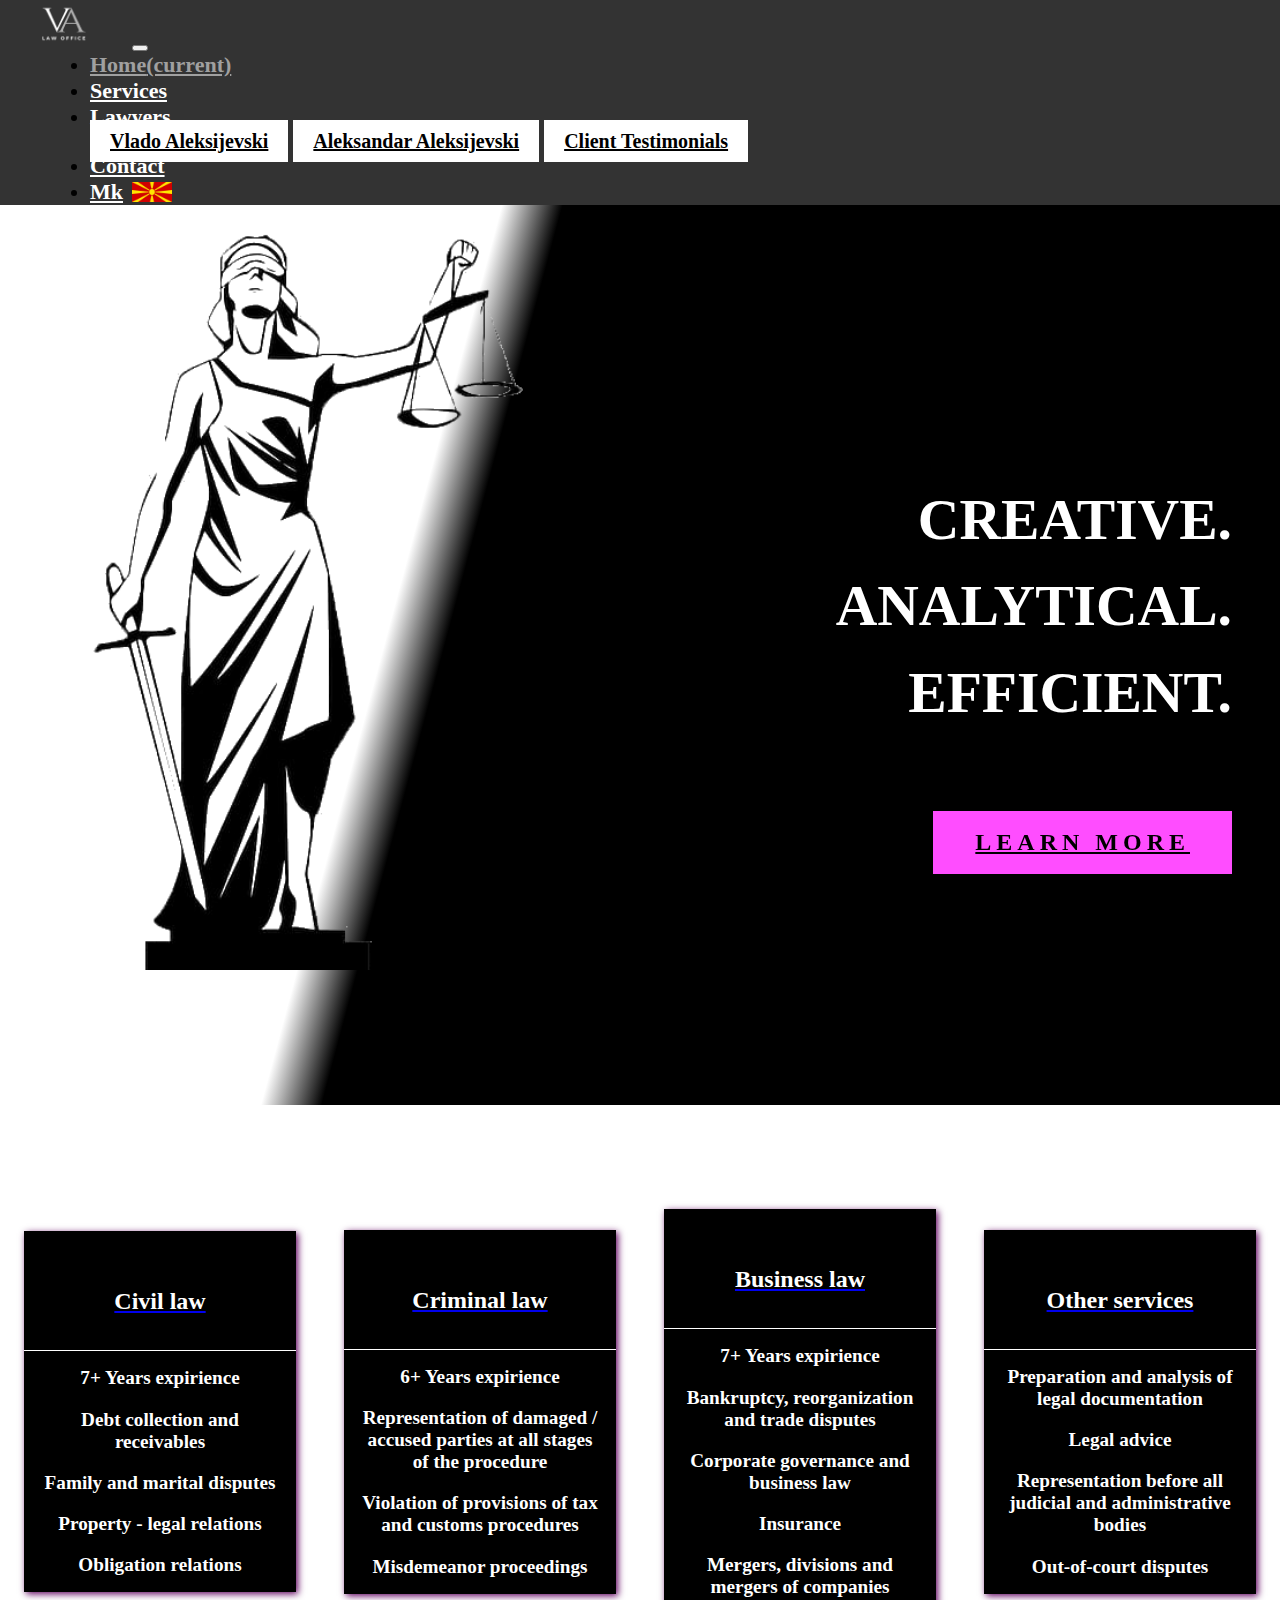
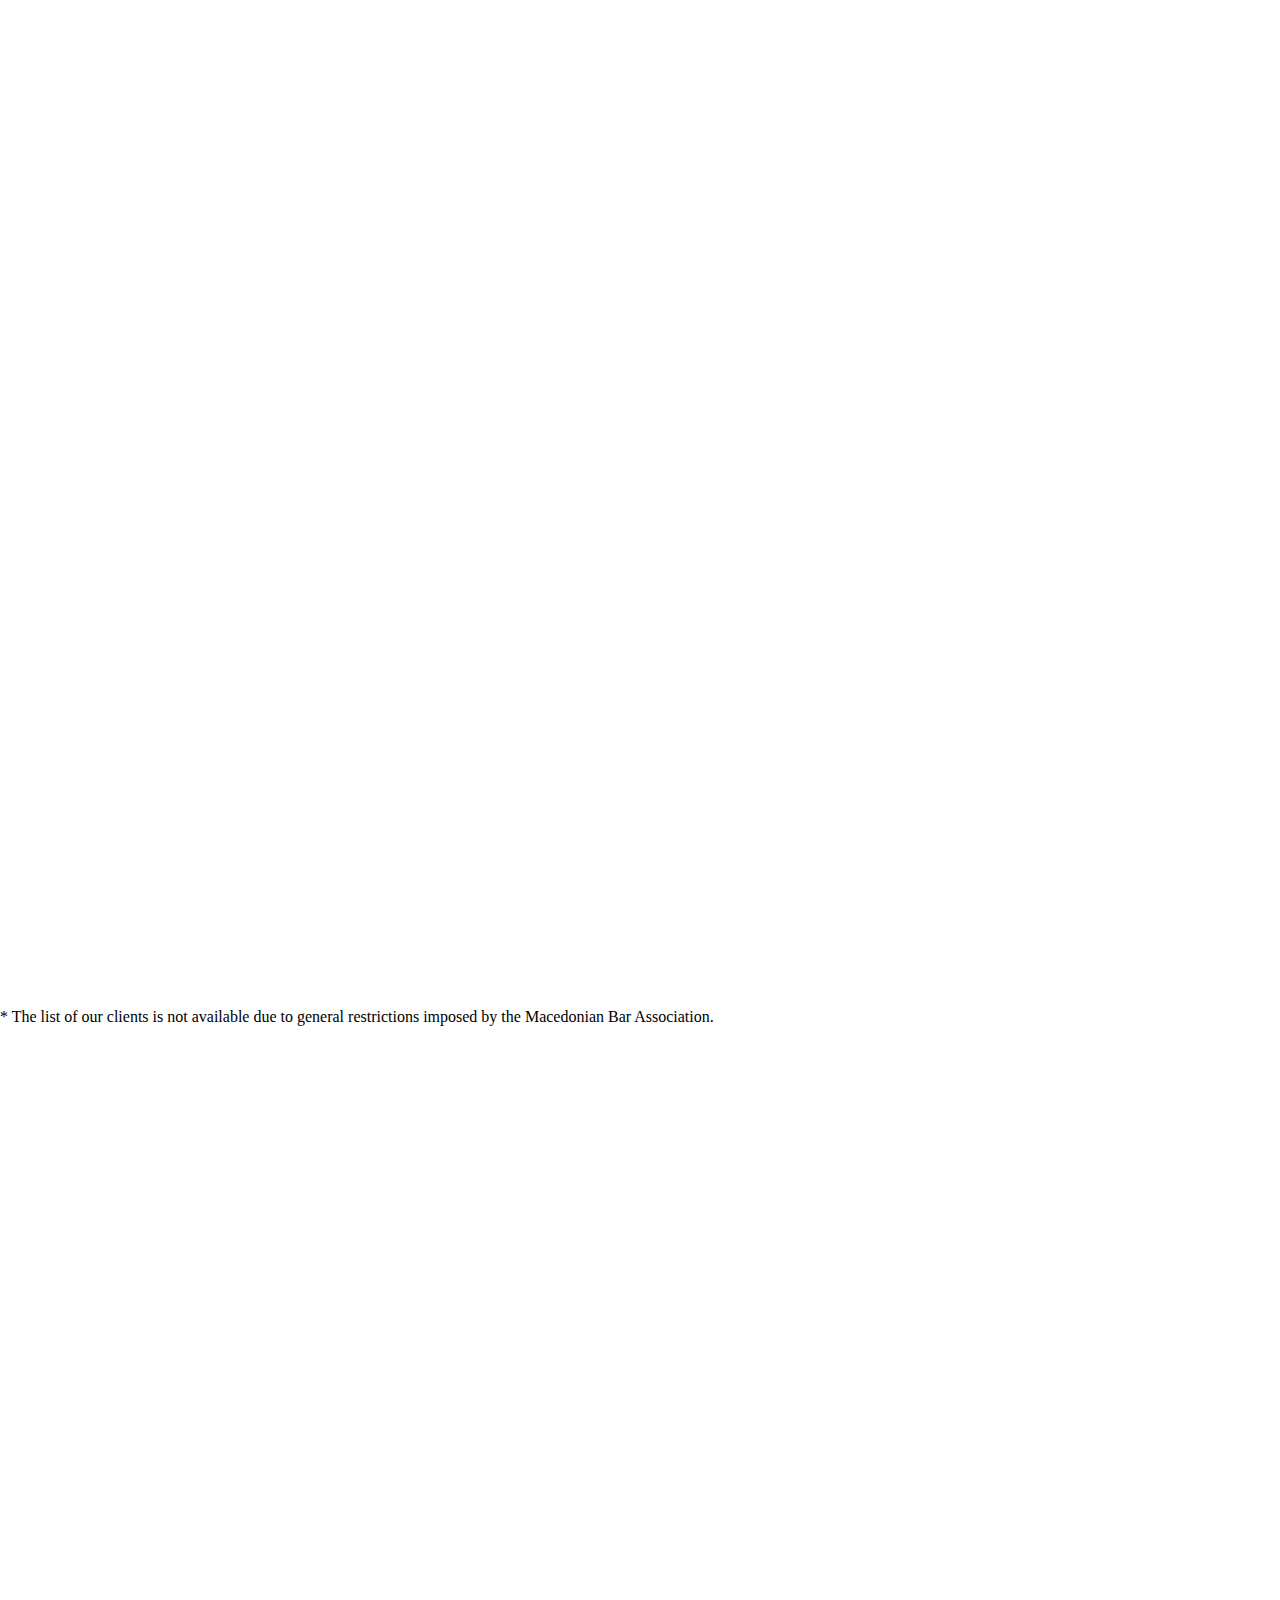
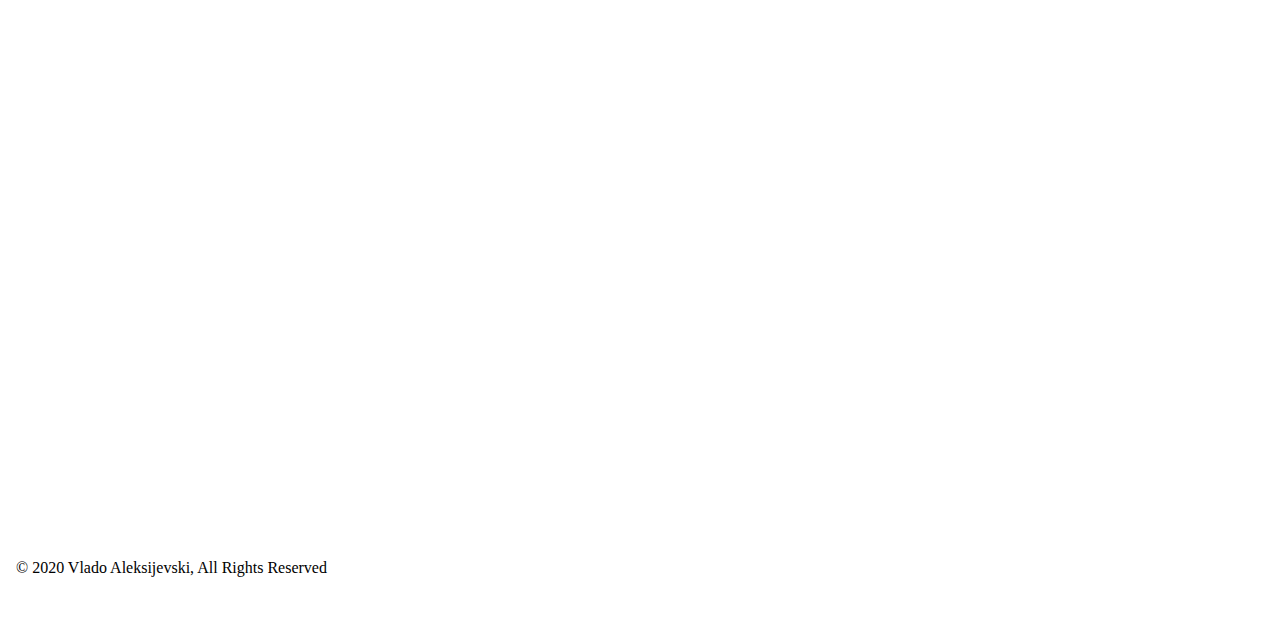
==== commit e58f4132: "Add files via upload" ====
--- a/english.html
+++ b/english.html
@@ -120,11 +120,11 @@
                         <div class="panel-collapse collapse" id="collapse1">
                             <div class="panel-body">
                                 <ul>
-                                    <li>5+ YEARS EXPIRIENCE</li>
-                                    <li>390 DISPUTES</li>
-                                    <li>3434 COURT HEARINGS</li>
-                                    <li>185 PROPERTY DISPUTES</li>
-                                    <li>92% SUCCESS RATE</li>
+                                    <li>7+ Years expirience</li>
+                                    <li>Debt collection and receivables</li>
+                                    <li>Family and marital disputes</li>
+                                    <li>Property - legal relations</li>
+                                    <li>Obligation relations</li>
                                 </ul>
                             </div>
                         </div>
@@ -143,10 +143,10 @@
                         <div class="panel-collapse collapse" id="collapse2">
                             <div class="panel-body">
                                 <ul>
-                                    <li>5+ YEARS EXPIRIENCE</li>
-                                    <li>150 CLIENTS</li>
-                                    <li>894 COURT HEARINGS</li>
-                                    <li>85% SUCCESS RATE</li>
+                                    <li>6+ Years expirience</li>
+                                    <li>Representation of damaged / accused parties at all stages of the procedure</li>
+                                    <li>Violation of provisions of tax and customs procedures</li>
+                                    <li>Misdemeanor proceedings</li>
                                 </ul>
                             </div>
                         </div>
@@ -166,10 +166,11 @@
                         <div class="panel-collapse collapse" id="collapse3">
                             <div class="panel-body">
                                 <ul>
-                                    <li>6+ YEARS EXPIRIENCE</li>
-                                    <li>273 DISPUTES</li>
-                                    <li>BANKRUPTCY PROCEEDINGS</li>
-                                    <li>12.456.978,00 Den SAVED FOR BUSINESSES</li>
+                                    <li>7+ Years expirience</li>
+                                    <li>Bankruptcy, reorganization and trade disputes</li>
+                                    <li>Corporate governance and business law</li>
+                                    <li>Insurance</li>
+                                    <li>Mergers, divisions and mergers of companies</li>
                                 </ul>
                             </div>
                         </div>
@@ -188,10 +189,10 @@
                         <div class="panel-collapse collapse" id="collapse4">
                             <div class="panel-body">
                                 <ul>
-                                    <li>MEDIATION</li>
-                                    <li>LEGAL ADVICE</li>
-                                    <li>REPRESENTATION</li>
-                                    <li>COPYRIGHT PROTECTION</li>
+                                    <li>Preparation and analysis of legal documentation</li>
+                                    <li>Legal advice</li>
+                                    <li>Representation before all judicial and administrative bodies</li>
+                                    <li>Out-of-court disputes</li>
                                 </ul>
                             </div>
                         </div>
@@ -320,7 +321,7 @@
             </div>
             <div class="col-10 offset-1">
                 <p class="text-center etickiKodeks">
-                    * The complete list of our clients is not available in accordance with the provisions of Code of Professional Ethics for Lawyers.
+                    * The list of our clients is not available due to general restrictions imposed by the Macedonian Bar Association.
                 </p>
             </div>
         </div>
--- a/css/style.css
+++ b/css/style.css
@@ -227,6 +227,7 @@
 .panel-body ul li {
   font-size: 1.2em;
   margin: 1em 0;
+  font-weight: 700;
 }
 
 .panel-body ul li:first-child {
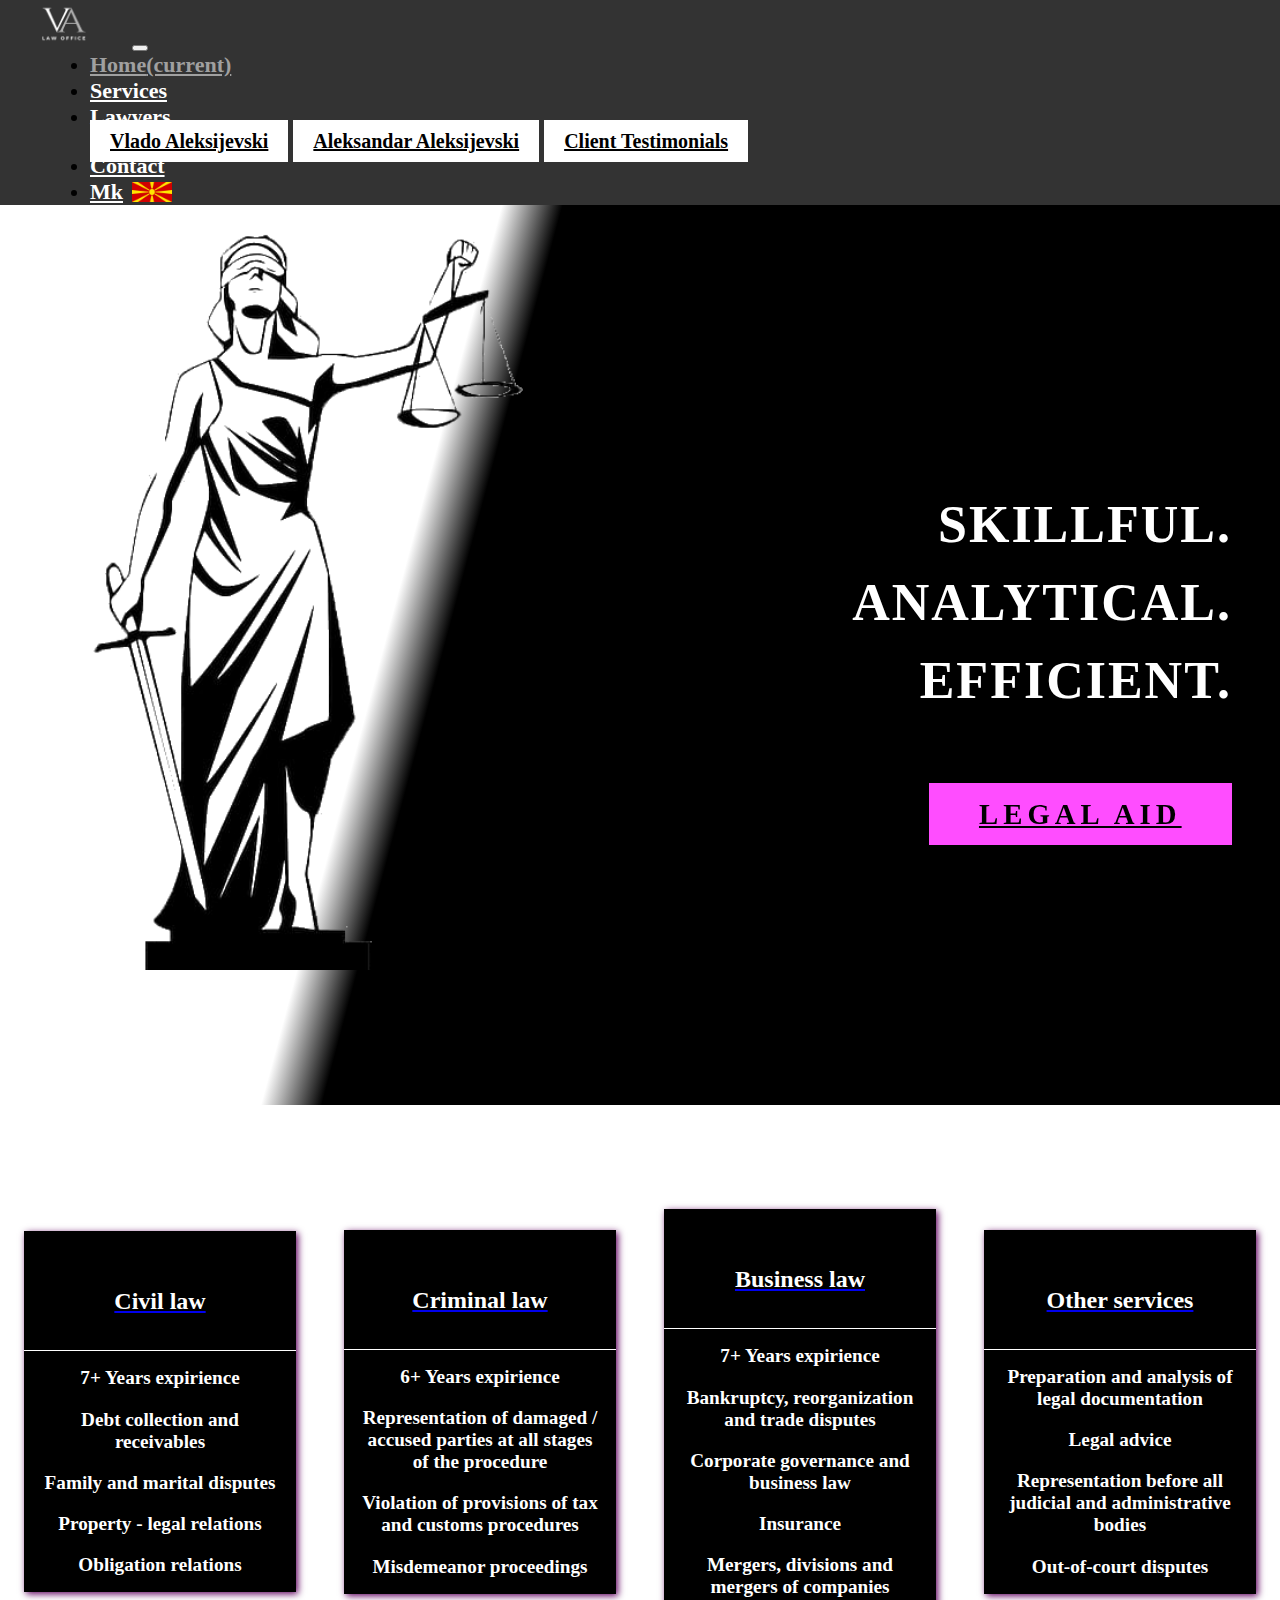
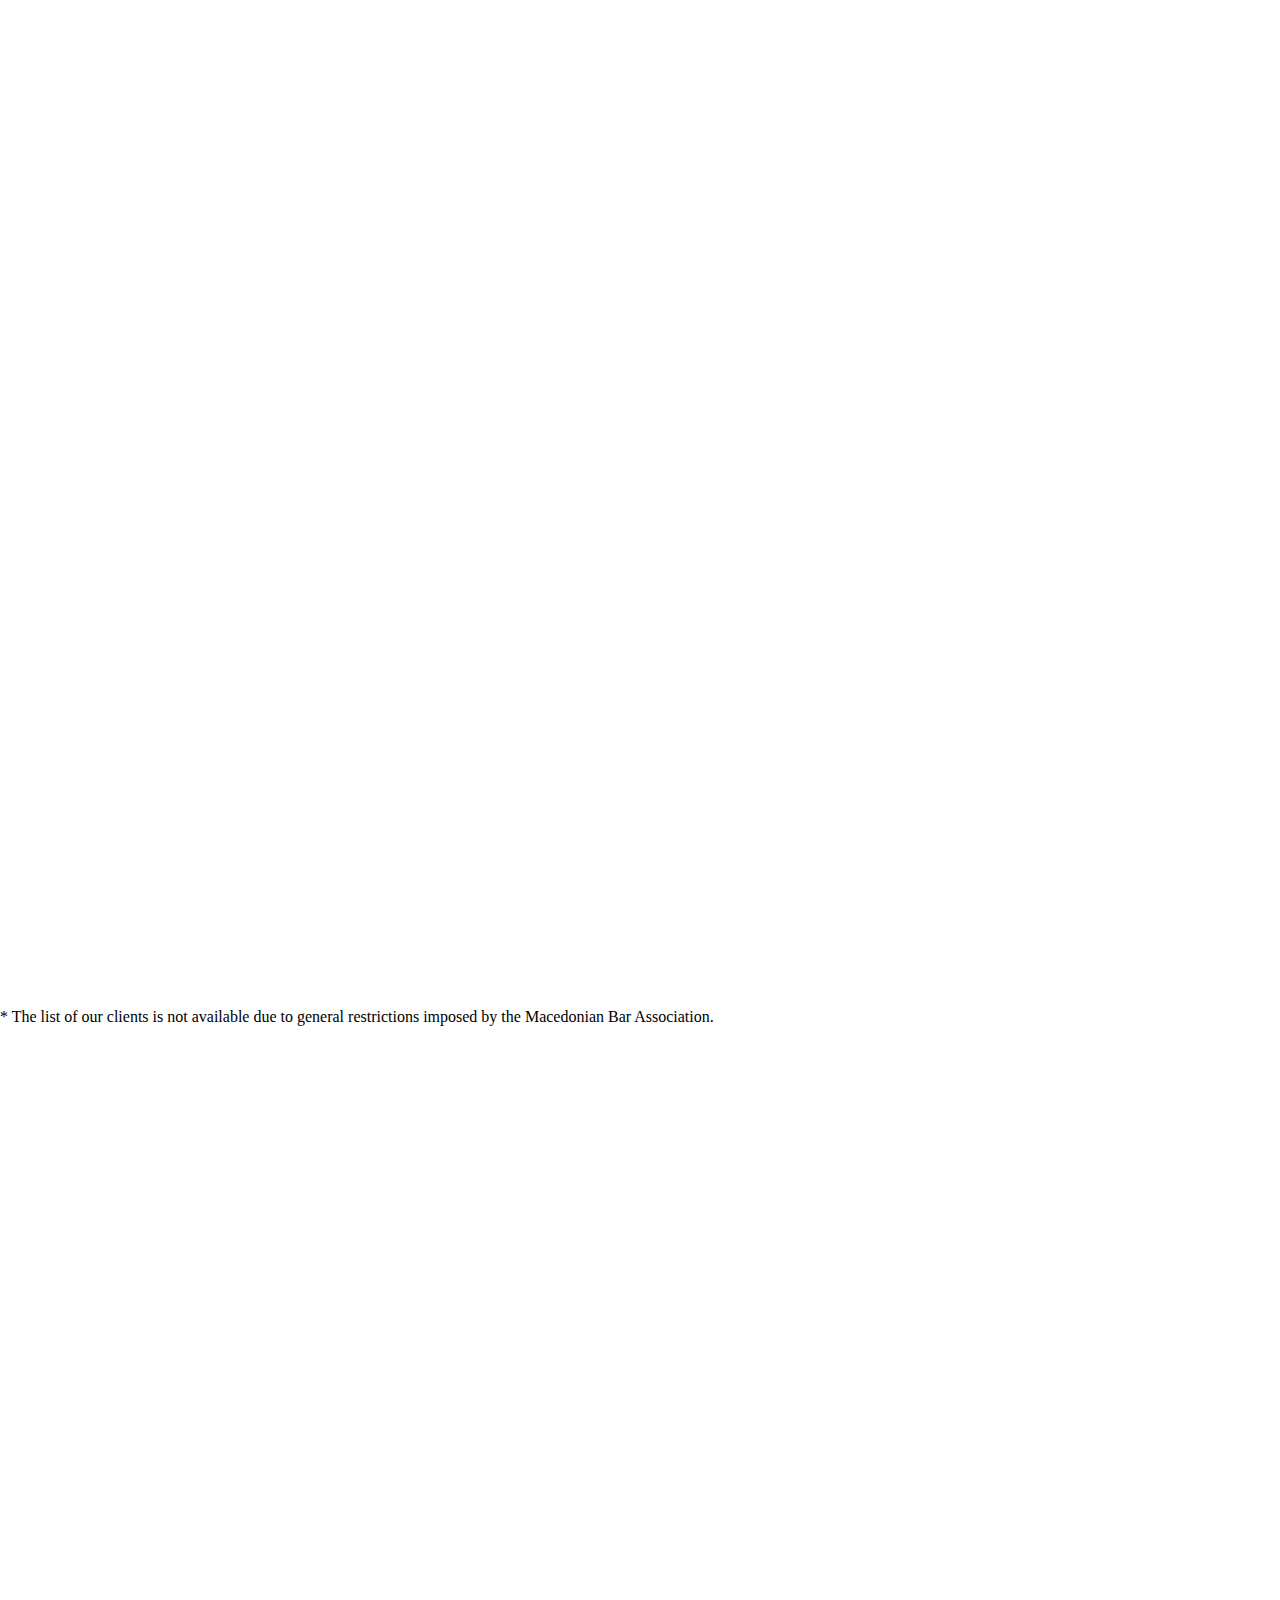
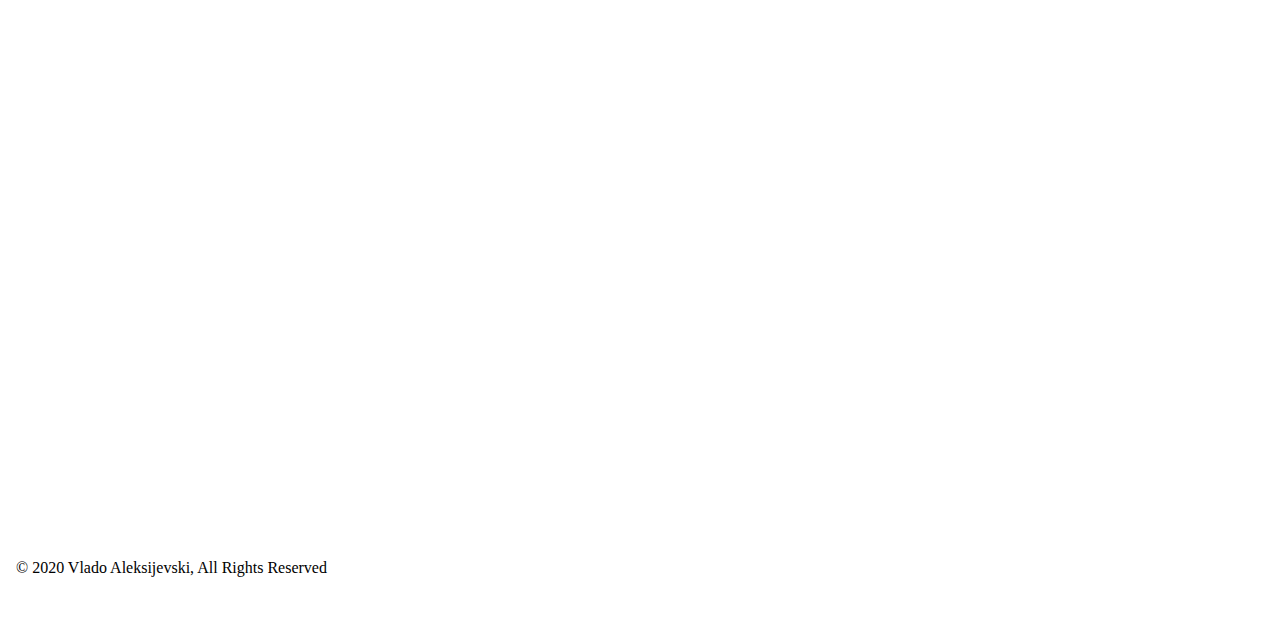
==== commit 66167fd9: "Add files via upload" ====
--- a/english.html
+++ b/english.html
@@ -10,7 +10,7 @@
     <meta name="title" content="Law office Vlado Aleksijeski" />
     <meta name="description" content="Law office Vlado Aleksijeski and Aleksandar Aleksijevski from Ohrid" />
     <meta name="keywords"
-        content="Lawyer Vlado Aleksijevski, Lawyer Aleksandar Aleksijevski, law practitioner, attorney at law, law office in Ohrid Republic of Macedonia, law office Aleksijevski" />
+        content="Lawyer Vlado Aleksijevski, Lawyer Aleksandar Aleksijevski, law practitioner, attorney at law, law office in Ohrid Republic of Macedonia, law office Aleksijevski, legal aid." />
     <meta name="robots" content="index, follow" />
     <meta http-equiv="Content-Type" content="text/html; charset=utf-8" />
     <meta name="language" content="English" />
@@ -88,7 +88,7 @@
 
             <div class="col-12 col-xl-10 offset-xl-1 lady">
                 <div class="main" data-aos="fade-down" data-aos-duration="700">
-                    <h1 class="advH1">CREATIV<span class="dot">E.</span>
+                    <h1 class="advH1">SKILLFU<span class="dot">L.</span>
                         <br />
                         ANALYTICA<span class="dot">L.</span>
                         <br />
@@ -96,8 +96,8 @@
 
                     </h1>
 
-                    <a class="btn btnLanding" href="#work">LEARN MORE</a>
-                    <a class="btn btnLanding btnLanding2" href="#work"><i class="fas fa-angle-down fa-2x"></i></a>
+                    <a class="btn btnLanding" href="#work">LEGAL AID</a>
+                    <a class="btn btnLanding btnLanding2" href="#work">LEGAL AID</a>
 
                 </div>
 
@@ -321,7 +321,8 @@
             </div>
             <div class="col-10 offset-1">
                 <p class="text-center etickiKodeks">
-                    * The list of our clients is not available due to general restrictions imposed by the Macedonian Bar Association.
+                    * The list of our clients is not available due to general restrictions imposed by the Macedonian Bar
+                    Association.
                 </p>
             </div>
         </div>
--- a/css/style.css
+++ b/css/style.css
@@ -123,7 +123,8 @@
 }
 
 .main h1 {
-  font-size: 3.6em;
+  font-size: 3.25em;
+  letter-spacing: 2px;
 }
 
 .advH1 {
@@ -137,10 +138,10 @@
   background-color: rgb(255, 77, 255);
   color: black;
   border-radius: 0;
-  padding: 0.75em 1.75em;
-  font-size: 1.5em;
-  font-weight: bold;
-  margin-top: 1.5em;
+  padding: 0.5em 1.75em;
+  font-size: 1.8em;
+  font-weight: bolder;
+  margin-top: 1em;
   letter-spacing: 5px;
 }
 
@@ -638,7 +639,6 @@
     font-size: 0.85em;
     text-align: left;
   }
-  
 }
 
 @media only screen and (max-width: 767px) {
@@ -670,21 +670,21 @@
     justify-content: center;
     align-items: center;
     text-align: center;
-    padding: 1em;
-    border-radius: 50%;
-    width: 55px;
-    height: 55px;
-    margin: 3.25em auto 0;
-  }
-
-  .fa-angle-down {
+    padding: 0.75em;
+    margin: 2.25em 0;
+    width: 100%;
+    text-align: center;
+    font-size: 1.2em;
+    font-weight: bolder;
+  }
+
+  /* .fa-angle-down {
     display: flex;
     justify-content: center;
     align-items: center;
-    text-align: center;
-    font-size: 1.5em;
+   
     margin: 2px 0 0 4px;
-  }
+  } */
 
   nav ul li a {
     background-color: rgb(255, 255, 255);
@@ -728,7 +728,8 @@
 
   .main h1 {
     margin-top: 2em;
-    font-size: 2.1em;
+    font-size: 2em;
+    letter-spacing: 1px;
   }
 
   h3 {
@@ -896,8 +897,8 @@
   }
 
   .btnLanding {
-    padding: 0.5em 1.2em;
-    font-size: 1.15em;
+    padding: 0.5em;
+    font-size: 0.95em;
     margin-top: 3.25em;
   }
 
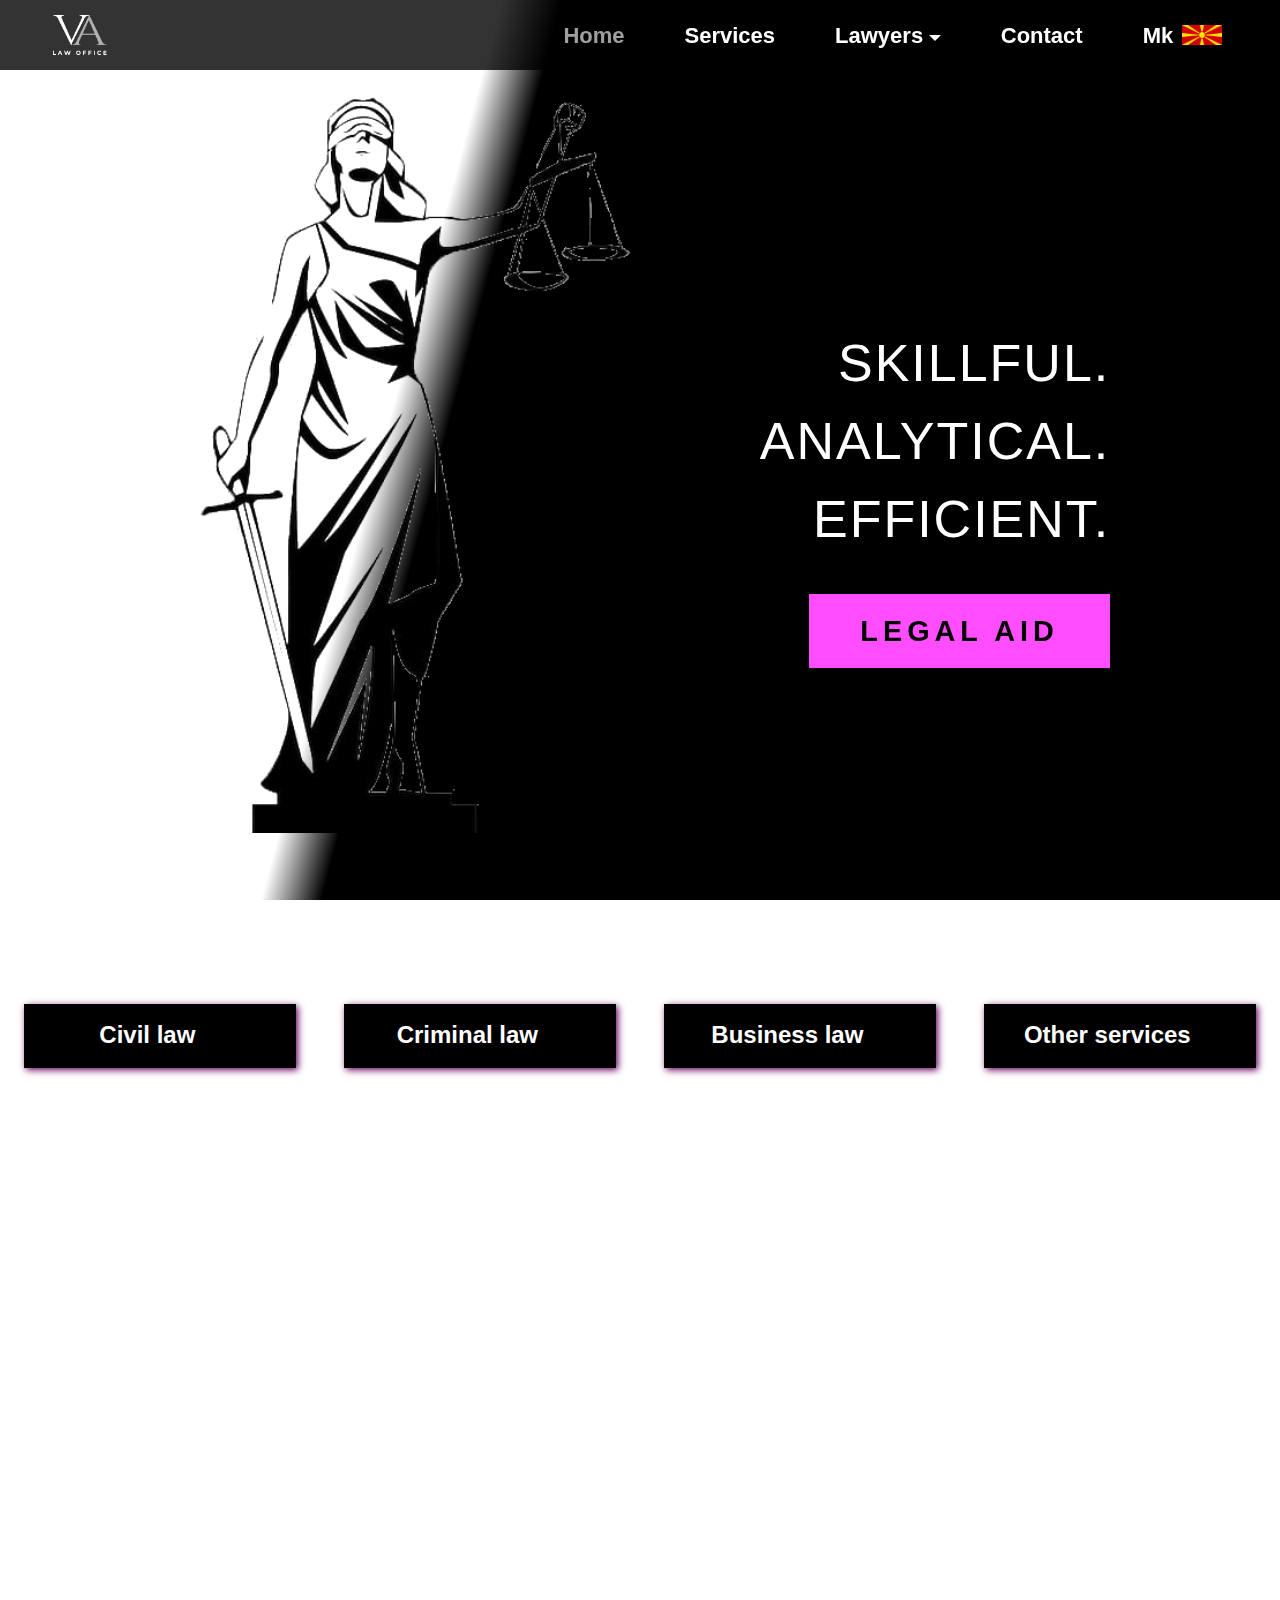
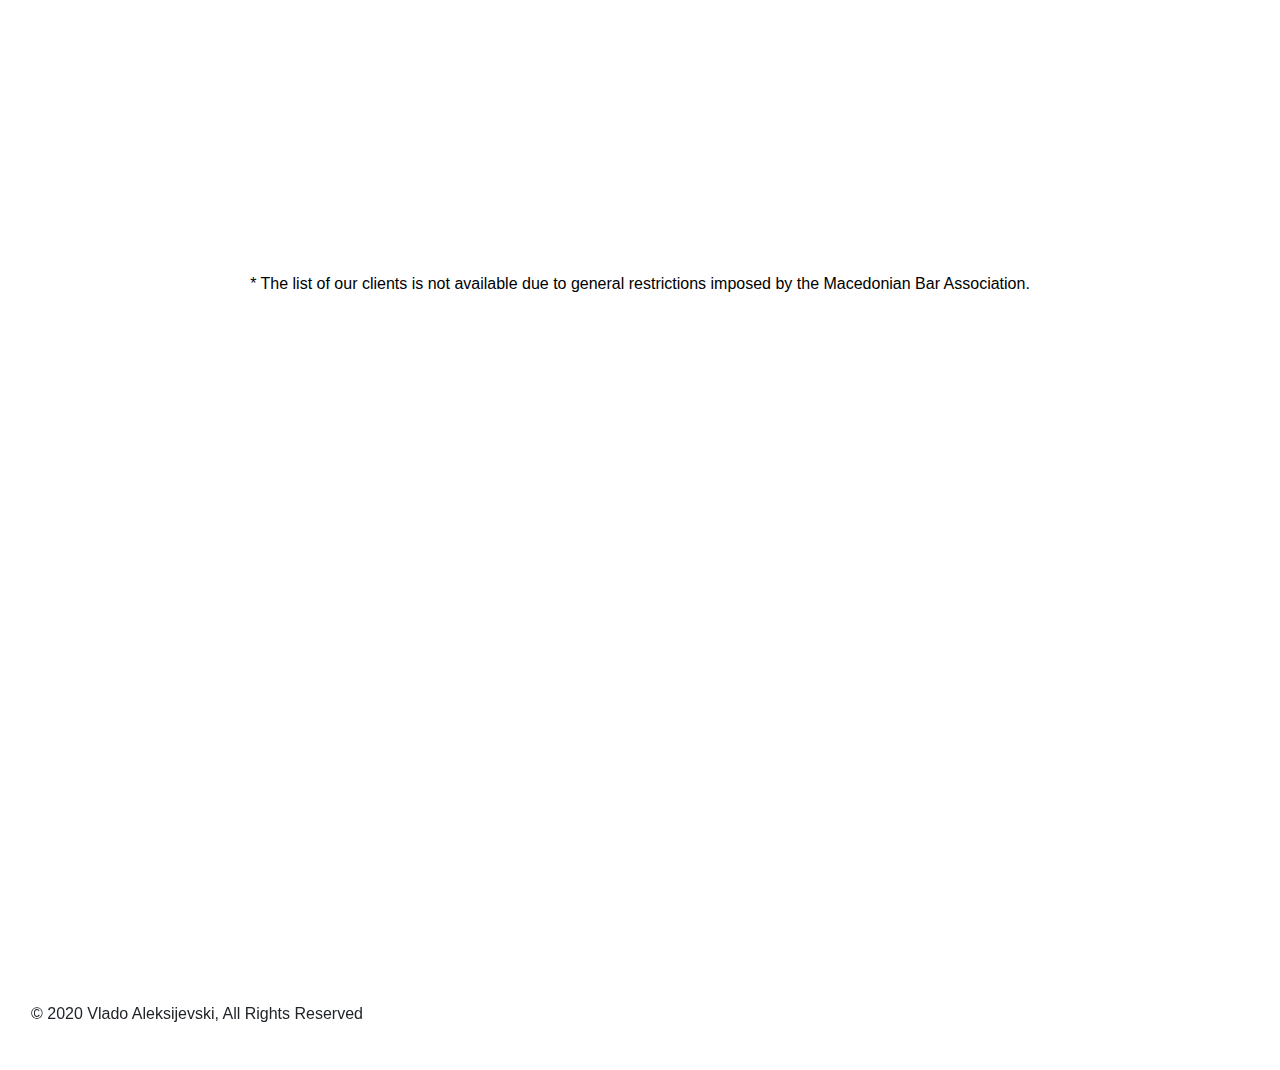
==== commit 4552fef0: "Add files via upload" ====
--- a/english.html
+++ b/english.html
@@ -24,7 +24,7 @@
     <link href="https://unpkg.com/aos@2.3.1/dist/aos.css" rel="stylesheet" />
 
     <script src="https://unpkg.com/aos@2.3.1/dist/aos.js"></script>
-    <link rel="stylesheet" type="text/css" href="css/style.css" />
+    <link rel="stylesheet" type="text/css" href="css/styles.pure.css" />
 
     <title>Vlado Aleksijeski</title>
 </head>
@@ -349,21 +349,26 @@
                 <div class="bottDiv">
                     <p class="bottAdv">Lawyer</p>
                     <p>Aleksijevski Vlado</p>
-                    <p><i class="fas fa-mobile-alt"></i> <a href="tel:070212042"
-                            aria-label="Vlado Aleksijevski mobile phone number">070 212 042</a></p>
-                    <p class="mailAdv"><i class="fas fa-envelope"></i> <a
-                            href="mailto:advokat.vladoaleksieski@gmail.com"
-                            aria-label="Vlado Aleksijevski email">advokat.vladoaleksieski@gmail.com</a>
+                    <p>
+                        <a href="tel:070212042" aria-label="Vlado Aleksijevski mobile phone number">
+                            <i class="fas fa-mobile-alt"></i> 070 212 042</a>
+                    </p>
+                    <p class="mailAdv">
+
+                        <a href="mailto:advokat.vladoaleksieski@gmail.com" aria-label="Vlado Aleksijevski email"> <i
+                                class="fas fa-envelope"></i> advokat.vladoaleksieski@gmail.com</a>
                     </p>
                 </div>
                 <div class="botDivAdv2">
                     <p class="bottAdv2">Lawyer</p>
                     <p>Aleksijevski Aleksandar</p>
-                    <p class="lastNum"><i class="fas fa-phone"></i>
-                        <a href="tel:046511608" aria-label="Vlado Aleksijevski office phone number"> 046 511 608</a>
+                    <p class="lastNum">
+                        <a href="tel:046511608" aria-label="Vlado Aleksijevski office phone number"> <i
+                                class="fas fa-phone"></i> 046 511 608</a>
                     </p>
-                    <p class="mailAdv"><i class="fas fa-envelope"></i> <a href="mailto:advokataa@t-home.mk"
-                            aria-label="Aleksandar Aleksijevski email">advokataa@t-home.mk</a>
+                    <p class="mailAdv">
+                        <a href="mailto:advokataa@t-home.mk" aria-label="Aleksandar Aleksijevski email"> <i
+                                class="fas fa-envelope"></i> advokataa@t-home.mk</a>
                     </p>
                 </div>
             </div>
@@ -400,7 +405,7 @@
     </script>
 
 
-    <script src="js/main.js"></script>
+    <script src="js/main.js" async></script>
 
 </body>
 
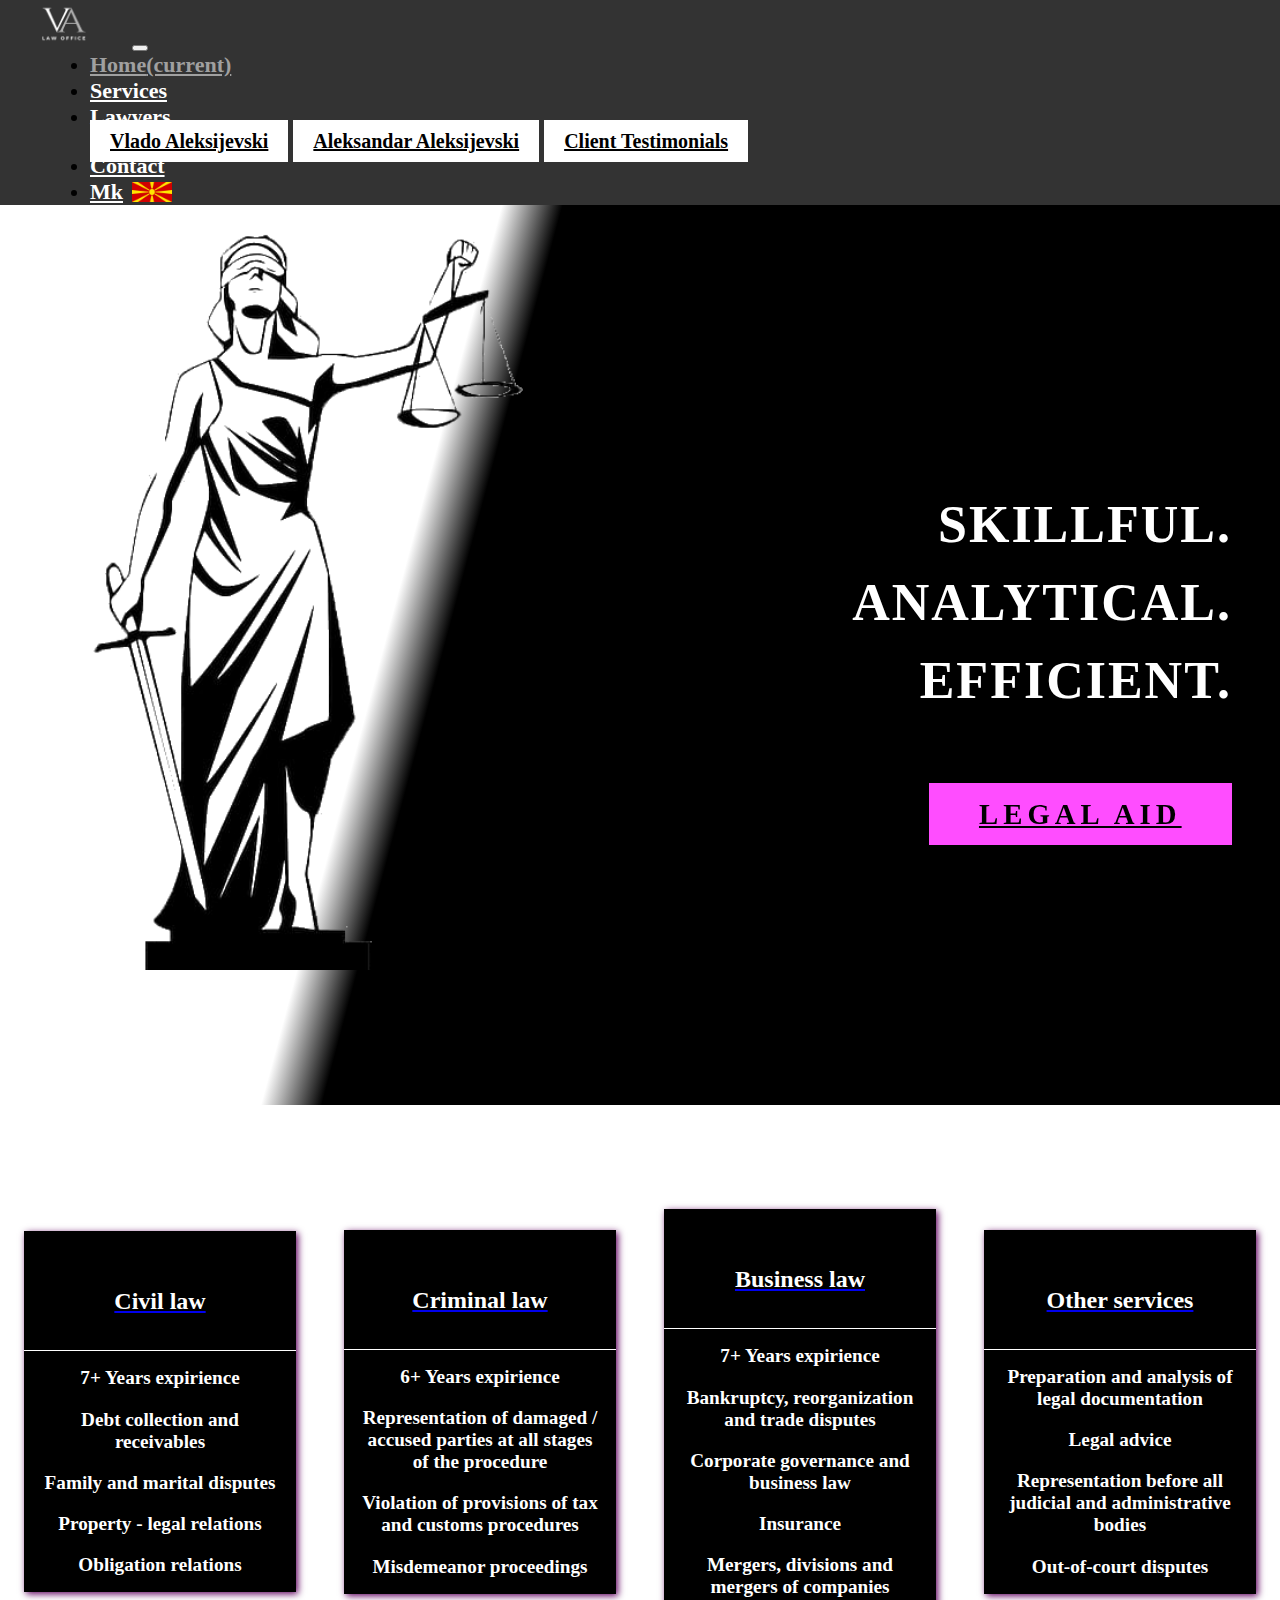
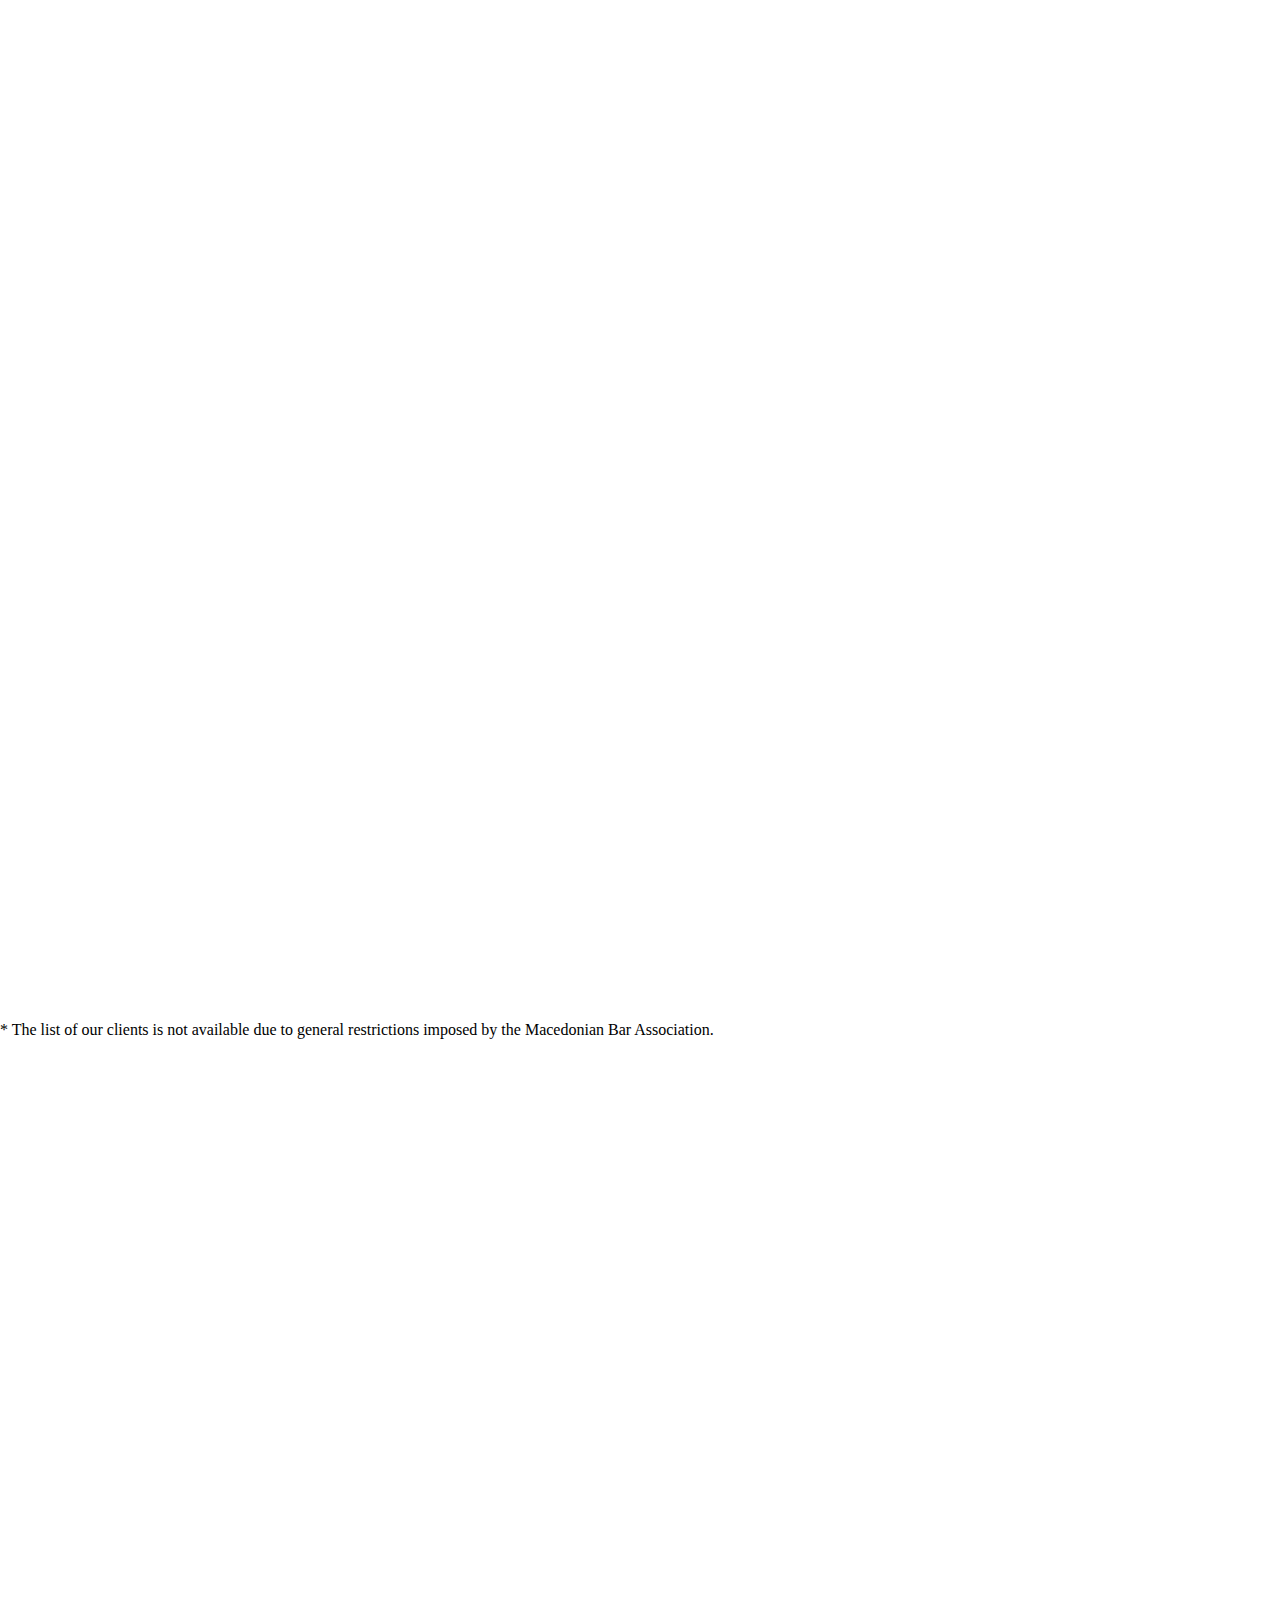
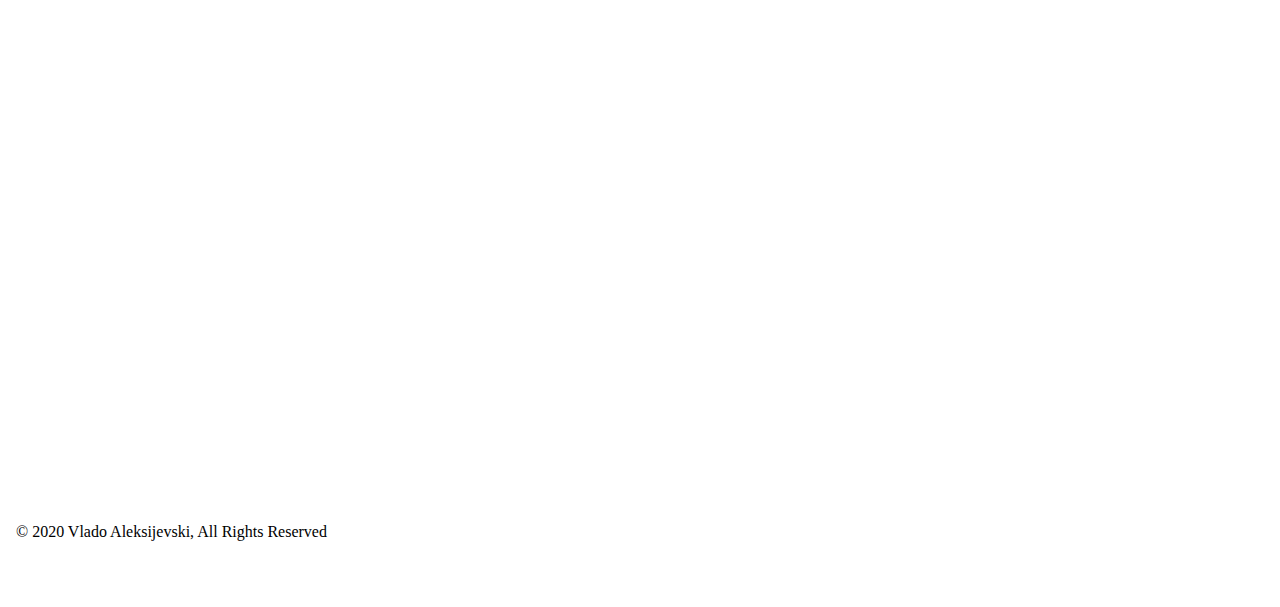
==== commit 2326434d: "Add files via upload" ====
--- a/english.html
+++ b/english.html
@@ -24,7 +24,7 @@
     <link href="https://unpkg.com/aos@2.3.1/dist/aos.css" rel="stylesheet" />
 
     <script src="https://unpkg.com/aos@2.3.1/dist/aos.js"></script>
-    <link rel="stylesheet" type="text/css" href="css/styles.pure.css" />
+    <link rel="stylesheet" type="text/css" href="css/style.css" />
 
     <title>Vlado Aleksijeski</title>
 </head>
--- a/css/style.css
+++ b/css/style.css
@@ -0,0 +1,924 @@
+body,
+html {
+  padding: 0;
+  margin: 0;
+}
+
+html {
+  scroll-behavior: smooth !important;
+}
+
+.navbar {
+  background-color: rgba(0, 0, 0, 0.8);
+}
+
+nav .navbar-brand,
+nav .navbar-nav {
+  margin: 0em 2.5em;
+}
+
+.navbar-brand .logoPic {
+  height: 3em;
+}
+
+a.nav-link {
+  font-size: 22px;
+  display: flex;
+  align-items: center;
+}
+
+.fixed-top {
+  padding: 0;
+}
+
+nav .navbar-nav,
+.landingText {
+  font-size: 1.25em;
+}
+
+nav ul li a {
+  color: white;
+  font-weight: bold;
+  margin-right: 2em;
+}
+
+nav ul li a:hover,
+nav ul li a:active {
+  color: rgb(221, 221, 221);
+}
+
+.active {
+  color: rgb(160, 160, 160);
+}
+
+nav ul li .last {
+  margin-right: 0;
+}
+
+.last img {
+  height: 20px;
+  margin-left: 0.4em;
+}
+
+.fa-bars {
+  color: white;
+}
+
+.landingPage {
+  height: 100vh;
+  background: linear-gradient(
+    105deg,
+    rgba(255, 255, 255, 1) 0%,
+    rgb(255, 255, 255) 33%,
+    rgba(0, 0, 0, 1) 37%,
+    rgba(0, 0, 0, 1) 100%
+  );
+}
+
+.lady {
+  height: 85vh;
+  background-image: url("../images/ladyblack.png");
+  background-repeat: no-repeat;
+  background-size: contain;
+}
+
+.fencer,
+.fencer2 {
+  min-height: 109vh;
+  background-image: url("../images/fen2.jpg");
+  background-size: cover;
+  background-position: center;
+  background-repeat: no-repeat;
+}
+
+.fencer2 {
+  background-color: black;
+  background-image: url("../images/fen.jpg");
+  min-height: 75vh;
+}
+
+.bgFen {
+  height: 30vh;
+  background-image: url("../images/fen4.jpg");
+  background-repeat: no-repeat;
+  background-size: cover;
+  background-position: center;
+  background-attachment: fixed;
+}
+
+.bgDark {
+  height: 30vh;
+  background-color: rgba(0, 0, 0, 0.35);
+}
+
+.main {
+  height: 75vh;
+  color: white;
+  padding: 2em 1em;
+  display: flex;
+  flex-direction: column;
+  align-items: flex-end;
+  justify-content: center;
+  margin-right: 2em;
+}
+
+.main h1 {
+  font-size: 3.25em;
+  letter-spacing: 2px;
+}
+
+.advH1 {
+  margin-top: 3.5em;
+  line-height: 1.5em;
+  text-align: right;
+}
+
+.btnLanding,
+.btnLanding2 {
+  background-color: rgb(255, 77, 255);
+  color: black;
+  border-radius: 0;
+  padding: 0.5em 1.75em;
+  font-size: 1.8em;
+  font-weight: bolder;
+  margin-top: 1em;
+  letter-spacing: 5px;
+}
+
+.btnLanding2 {
+  display: none;
+}
+
+.btnLanding:hover,
+.btnLanding2:hover {
+  background-color: rgb(95, 0, 95);
+  color: white;
+  transition: 0.35s ease;
+}
+
+.aboutWork {
+  background-image: url("../images/fen.jpg");
+  background-position: center;
+  background-size: cover;
+  background-repeat: no-repeat;
+  height: 50vh;
+  background-attachment: fixed;
+}
+
+.workFlexRow {
+  display: flex;
+  justify-content: space-between;
+  align-items: center;
+  padding: 5em 0;
+  position: relative;
+}
+
+.workFlexRow .workRowDiv {
+  background-color: black;
+  width: 90%;
+  margin: 1.5em;
+  text-align: center;
+  color: white;
+  -webkit-box-shadow: 2px 2px 7px 0px rgb(95, 0, 95);
+  -moz-box-shadow: 2px 2px 7px 0px rgb(95, 0, 95);
+  box-shadow: 2px 2px 7px 0px rgb(95, 0, 95);
+}
+
+.workRowDiv h5 {
+  font-weight: bold;
+  font-size: 1.5em;
+  color: white;
+  padding: 0.715em 1em;
+  margin-bottom: 0;
+}
+
+.carousel-inner {
+  -webkit-box-shadow: 3px 1px 25px -11px gray;
+  -moz-box-shadow: 3px 1px 25px -11px gray;
+  box-shadow: 3px 1px 25px -11px gray;
+  padding: 1em;
+}
+
+.btnPanel:hover {
+  text-decoration: none;
+}
+
+.workRowDiv h5:hover {
+  transition: 0.4s ease;
+  color: black;
+  background-color: white;
+}
+
+.panel-body ul {
+  list-style: none;
+  padding: 1em;
+  margin-bottom: 0;
+  border-top: 1px solid white;
+}
+
+.navbar-collapse,
+.panel-collapse {
+  transition: 0.5s ease;
+}
+
+.panel-collapse {
+  background-color: black;
+}
+
+.panel-body ul li {
+  font-size: 1.2em;
+  margin: 1em 0;
+  font-weight: 700;
+}
+
+.panel-body ul li:first-child {
+  margin-top: 0;
+}
+
+.panel-body ul li:last-child {
+  margin-bottom: 0;
+}
+
+.advokatRow {
+  padding: 0;
+}
+
+.advokatText,
+.advokatText2 {
+  display: flex;
+  flex-direction: column;
+  justify-content: center;
+  padding: 0 4em;
+  background: linear-gradient(
+    105deg,
+    rgba(255, 255, 255, 1) 0%,
+    rgb(255, 255, 255) 62%,
+    rgba(0, 0, 0, 1) 66%,
+    rgba(0, 0, 0, 1) 100%
+  );
+}
+
+.advokatText2 {
+  text-align: right;
+  background: linear-gradient(
+    249deg,
+    rgba(255, 255, 255, 1) 0%,
+    rgb(255, 255, 255) 63%,
+    rgba(0, 0, 0, 1) 67%,
+    rgba(0, 0, 0, 1) 100%
+  );
+}
+
+.advokatText h3,
+.advokatText2 h3 {
+  position: relative;
+  margin: 1em 0 2em;
+  font-weight: bold;
+  letter-spacing: 2px;
+  line-height: 1.35em;
+}
+
+.advokatText h3:before,
+.advokatText2 h3:before {
+  position: absolute;
+  content: "";
+  height: 0.2em;
+  width: 60%;
+  bottom: -0.1em;
+  z-index: -5;
+  background: purple;
+}
+
+.advokatText2 h3:before {
+  right: 0;
+}
+
+.advokatText p {
+  width: 60%;
+  font-size: 1.25em;
+  line-height: 1.5em;
+}
+
+.advokatText2 p {
+  float: right;
+}
+
+.advokatText2 p {
+  text-align: left;
+}
+
+.advPink {
+  font-weight: bold;
+  margin: 1em 0 2em;
+}
+
+.advPink p {
+  margin-bottom: 1.5em;
+}
+
+.advPink p:last-of-type {
+  margin-bottom: 0;
+}
+
+.caret,
+.dropdown-toggle::after {
+  vertical-align: middle;
+  margin-top: 5px;
+}
+
+.testRow {
+  padding: 5em 0 4em;
+  color: black;
+}
+
+.testRowFlex {
+  display: flex;
+  justify-content: space-evenly;
+  text-align: center;
+  padding: 0;
+}
+
+.carousel-indicators {
+  margin-bottom: 1em;
+}
+
+.carousel-indicators li {
+  width: 10px;
+  height: 10px;
+  background-color: black;
+  border-radius: 100%;
+}
+
+.carousel-item h2 {
+  margin-bottom: 4em;
+  font-size: 1.7em;
+}
+
+.carousel-item p {
+  margin: 0.8em 0 2.6em 0;
+  font-size: 20px;
+}
+
+.dropdown-menu {
+  background-color: transparent;
+  padding: 0;
+}
+
+.dropdown-item.active,
+.dropdown-item {
+  background-color: rgb(255, 255, 255);
+  color: black;
+  padding: 0.5em 1em;
+  margin: 0.5em 0;
+  font-weight: bold;
+}
+
+.dropdown-item.active:hover,
+.dropdown-item:hover {
+  background-color: rgb(219, 219, 219);
+  color: black;
+  padding: 0.5em 1em;
+  margin: 0.5em 0;
+}
+
+.dropdown-item:last-child,
+.dropdown-item:hover:last-child {
+  margin-bottom: 0;
+}
+
+.testRow .active {
+  color: black;
+}
+
+.testRow h3,
+.contactText h3 {
+  margin: 0 0 2.15em 0;
+  font-weight: bold;
+}
+
+.contactText h3 {
+  margin: 1em 0 2.15em 0;
+}
+
+.contactRow {
+  margin: 1em 0 1em 0;
+  font-weight: 600;
+}
+
+.street2 {
+  font-size: 1.3rem;
+  font-weight: bold;
+  line-height: 1em;
+  padding-left: 1.5em;
+}
+
+.bottDiv {
+  padding-top: 3.05em;
+  padding-bottom: 2em;
+  border-bottom: 0.12em solid purple;
+}
+
+.bottAdv,
+.bottAdv2 {
+  margin-top: 12px;
+}
+
+.bottAdv2 {
+  margin-top: 2em;
+}
+
+#googleMap {
+  height: 373px;
+  width: 100%;
+  margin-top: 0.3em;
+}
+
+.workingHour,
+.street {
+  font-size: 1.05em;
+  line-height: 1em;
+}
+
+.footer-copyright {
+  padding: 0 1em 1em 1em;
+  margin: 1em 0 0.5em;
+}
+
+.botDivAdv2 {
+  text-align: right;
+}
+
+.contactRow .fas {
+  font-size: 1.15em;
+  color: rgb(101, 101, 101);
+}
+
+.mailAdv {
+  margin-bottom: 0;
+}
+
+.bottDiv a,
+.botDivAdv2 a {
+  text-decoration: none;
+}
+
+.etickiKodeks {
+  margin-top: 0.75em;
+}
+
+/* ------------------Media------------------  */
+
+@media only screen and (min-width: 1649px) {
+  .fencer {
+    min-height: 70vh;
+  }
+
+  .fencer2 {
+    min-height: 50vh;
+  }
+
+  .bgFen,
+  .bgDark {
+    height: 25vh;
+  }
+}
+
+@media only screen and (max-width: 1250px) {
+  a.nav-link {
+    margin: 0em 0.4em;
+  }
+
+  .lady {
+    height: 80vh;
+  }
+
+  .main {
+    height: 67vh;
+  }
+
+  .bgFen {
+    background-size: contain;
+  }
+
+  .fencer {
+    min-height: 70vh;
+  }
+
+  .fencer2 {
+    min-height: 50vh;
+  }
+
+  .advokatText p {
+    width: 100%;
+  }
+
+  .advPink {
+    background-color: rgba(255, 255, 255, 0.85);
+    padding: 1em;
+    margin: 0 0 3em 0;
+    -webkit-box-shadow: -3px 4px 32px -25px purple;
+    -moz-box-shadow: -3px 4px 32px -25px purple;
+    box-shadow: -3px 4px 32px -25px purple;
+  }
+
+  .advPink2 {
+    -webkit-box-shadow: 3px 4px 32px -25px purple;
+    -moz-box-shadow: 3px 4px 32px -25px purple;
+    box-shadow: 3px 4px 32px -25px purple;
+  }
+
+  .workRowDiv h5 {
+    padding: 0.75em;
+  }
+
+  .bgFen,
+  .bgDark {
+    height: 20vh;
+  }
+
+  .navbar-brand .logoPic {
+    height: 2.25em;
+  }
+
+  .advH1 {
+    margin-top: 5.5em;
+  }
+
+  .advokatText h3:before {
+    width: 100%;
+  }
+
+  .advokatText h3,
+  .advokatText2 h3 {
+    margin: 2em 0 2em;
+  }
+}
+
+@media only screen and (max-width: 992px) {
+  .workFlexRow .workRowDiv {
+    width: 80%;
+    margin: 1em auto;
+  }
+
+  .workFlexRow {
+    flex-direction: column;
+  }
+
+  .fencer {
+    min-height: 97vh;
+  }
+
+  .fencer2 {
+    min-height: 75vh;
+  }
+
+  .workFlexRow,
+  .testRow {
+    padding: 4em 0;
+  }
+
+  .workRowDiv h5 {
+    padding: 0.715em 1.5em;
+  }
+
+  #VladoA {
+    margin-top: 0.75em;
+  }
+
+  .lady {
+    height: 71vh;
+  }
+
+  .bottAdv {
+    margin-top: 10px;
+  }
+
+  .street2 {
+    font-size: 1.2rem;
+  }
+
+  .street2 {
+    padding-left: 0.5em;
+  }
+
+  .street,
+  .workingHour {
+    font-size: 0.9em;
+  }
+
+  .advPink {
+    margin: 0 0 1em 0;
+  }
+
+  .advokatText h3,
+  .advokatText2 h3 {
+    margin: 1em 0 2em;
+  }
+
+  .testRow h3,
+  .contactText h3 {
+    margin: 1em 0 2em 0;
+  }
+
+  #googleMap {
+    height: 335px;
+  }
+
+  .bottDiv {
+    padding-top: 4.05em;
+  }
+
+  .mailAdv {
+    font-size: 0.9em;
+  }
+
+  .etickiKodeks {
+    font-size: 0.85em;
+    text-align: left;
+  }
+}
+
+@media only screen and (max-width: 767px) {
+  nav .navbar-brand,
+  nav .navbar-nav,
+  .navbar-toggler {
+    margin: 0.1em 1em;
+  }
+
+  .navbar-toggler {
+    padding: 0.2em;
+    font-size: 1.1rem;
+  }
+
+  a.nav-link {
+    margin: 0.4em 0;
+  }
+
+  .navbar-nav .nav-link {
+    padding: 0.15em 1em;
+  }
+
+  .btnLanding {
+    display: none;
+  }
+
+  .btnLanding2 {
+    display: flex;
+    justify-content: center;
+    align-items: center;
+    text-align: center;
+    padding: 0.75em;
+    margin: 2.25em 0;
+    width: 100%;
+    text-align: center;
+    font-size: 1.2em;
+    font-weight: bolder;
+  }
+
+  /* .fa-angle-down {
+    display: flex;
+    justify-content: center;
+    align-items: center;
+   
+    margin: 2px 0 0 4px;
+  } */
+
+  nav ul li a {
+    background-color: rgb(255, 255, 255);
+    color: black;
+    -webkit-box-shadow: 2px -1px 8px -3px rgb(120, 0, 120);
+    -moz-box-shadow: 2px -1px 8px -3px rgb(120, 0, 120);
+    box-shadow: 2px -1px 8px -3px rgb(120, 0, 120);
+  }
+
+  nav ul li a:hover,
+  nav ul li a:active {
+    /* /* background-color: purple; */
+    color: black;
+    transition: 0.35s ease;
+    border-left: 0.4em solid rgb(255, 77, 255);
+  }
+
+  .nav-item .nav-link {
+    margin: 0.75em 0 0 1em;
+    display: flex;
+    align-items: center;
+  }
+
+  a.nav-link.first {
+    margin-top: 1em;
+  }
+
+  a.nav-link.last {
+    margin-bottom: 1em;
+  }
+
+  .lady {
+    height: 53vh;
+  }
+
+  .main {
+    height: 70vh;
+    padding: 1em;
+    margin: 2em 0 0 0;
+  }
+
+  .main h1 {
+    margin-top: 2em;
+    font-size: 2em;
+    letter-spacing: 1px;
+  }
+
+  h3 {
+    font-size: 1.5em;
+  }
+
+  .advH1 {
+    margin-top: 0;
+  }
+
+  .workFlexRow,
+  .testRow {
+    padding: 3.15em 0;
+  }
+
+  .workFlexRow .workRowDiv {
+    width: 86%;
+    margin: 1.5em auto;
+  }
+
+  .contactText h3,
+  .testRow h3 {
+    margin: 0.9em 0 1.75em 0;
+  }
+
+  .advokatText {
+    padding: 0em 2em 2em 2em;
+  }
+
+  .workRowDiv h5 {
+    font-size: 1.3em;
+  }
+
+  .advokatText {
+    background: linear-gradient(
+      98deg,
+      rgba(255, 255, 255, 1) 0%,
+      rgb(255, 255, 255) 62%,
+      rgba(0, 0, 0, 1) 66%,
+      rgba(0, 0, 0, 1) 100%
+    );
+  }
+
+  .advokatText2 {
+    background: linear-gradient(
+      259deg,
+      rgba(255, 255, 255, 1) 0%,
+      rgb(255, 255, 255) 63%,
+      rgba(0, 0, 0, 1) 67%,
+      rgba(0, 0, 0, 1) 100%
+    );
+  }
+
+  .advokatText h3,
+  .advokatText2 h3 {
+    margin: 0 0 2em 0;
+  }
+
+  .advokatText2 h3 {
+    margin: 2em 0;
+  }
+
+  .advokatText p {
+    font-size: 1.1em;
+  }
+
+  .dropdown-item.active,
+  .dropdown-item {
+    width: 85%;
+    float: right;
+  }
+
+  .active {
+    color: purple;
+  }
+
+  .dropdown-item.active:hover,
+  .dropdown-item:hover {
+    background-color: rgb(207, 207, 207);
+    border-left: 0.3em solid rgb(255, 77, 255);
+    transition: 0.35s ease;
+  }
+
+  .fencer,
+  .bgFen,
+  .bgDark {
+    display: none;
+  }
+
+  .fencer2 {
+    display: block;
+    min-height: 41vh;
+    background-position-y: -80px;
+  }
+
+  .carousel-item h4 {
+    font-size: 1.2em;
+  }
+
+  .bottDiv {
+    padding-top: 0;
+  }
+
+  .bottAdv {
+    margin-top: 5px;
+  }
+
+  .street2 {
+    margin-top: 1em;
+    padding: 1em;
+  }
+
+  .street2 {
+    font-size: 1.1rem;
+  }
+
+  .workingHour,
+  .steet {
+    font-size: 0.8em;
+  }
+
+  .contactRow {
+    margin: 1em 0 0 0;
+  }
+
+  .mailAdv {
+    font-size: 0.85em;
+  }
+
+  #googleMap {
+    height: 250px;
+  }
+
+  .footer-copyright {
+    font-size: 0.7em;
+    text-align: center;
+  }
+
+  .carousel-item p {
+    font-size: 17px;
+  }
+
+  .contactRow .fas {
+    font-size: 1.35em;
+  }
+}
+
+@media screen and (min-device-width: 449px) and (max-device-width: 501px) {
+  .fencer2 {
+    min-height: 55vh;
+    background-position-y: -90px;
+  }
+}
+
+@media only screen and (max-width: 321px) {
+  .main h1 {
+    font-size: 1.7em;
+  }
+
+  .fencer2 {
+    background-position-y: -70px;
+  }
+
+  .btnLanding {
+    padding: 0.5em;
+    font-size: 0.95em;
+    margin-top: 3.25em;
+  }
+
+  .workRowDiv h5 {
+    padding: 0.715em;
+    font-size: 1.2em;
+  }
+
+  #doma {
+    margin-top: 1em;
+  }
+
+  .mailAdv {
+    font-size: 0.77em;
+  }
+
+  .street2 {
+    font-size: 0.95rem;
+  }
+
+  .workingHour,
+  .street {
+    font-size: 0.7rem;
+  }
+
+  .advokatText p {
+    font-size: 0.95em;
+  }
+}
